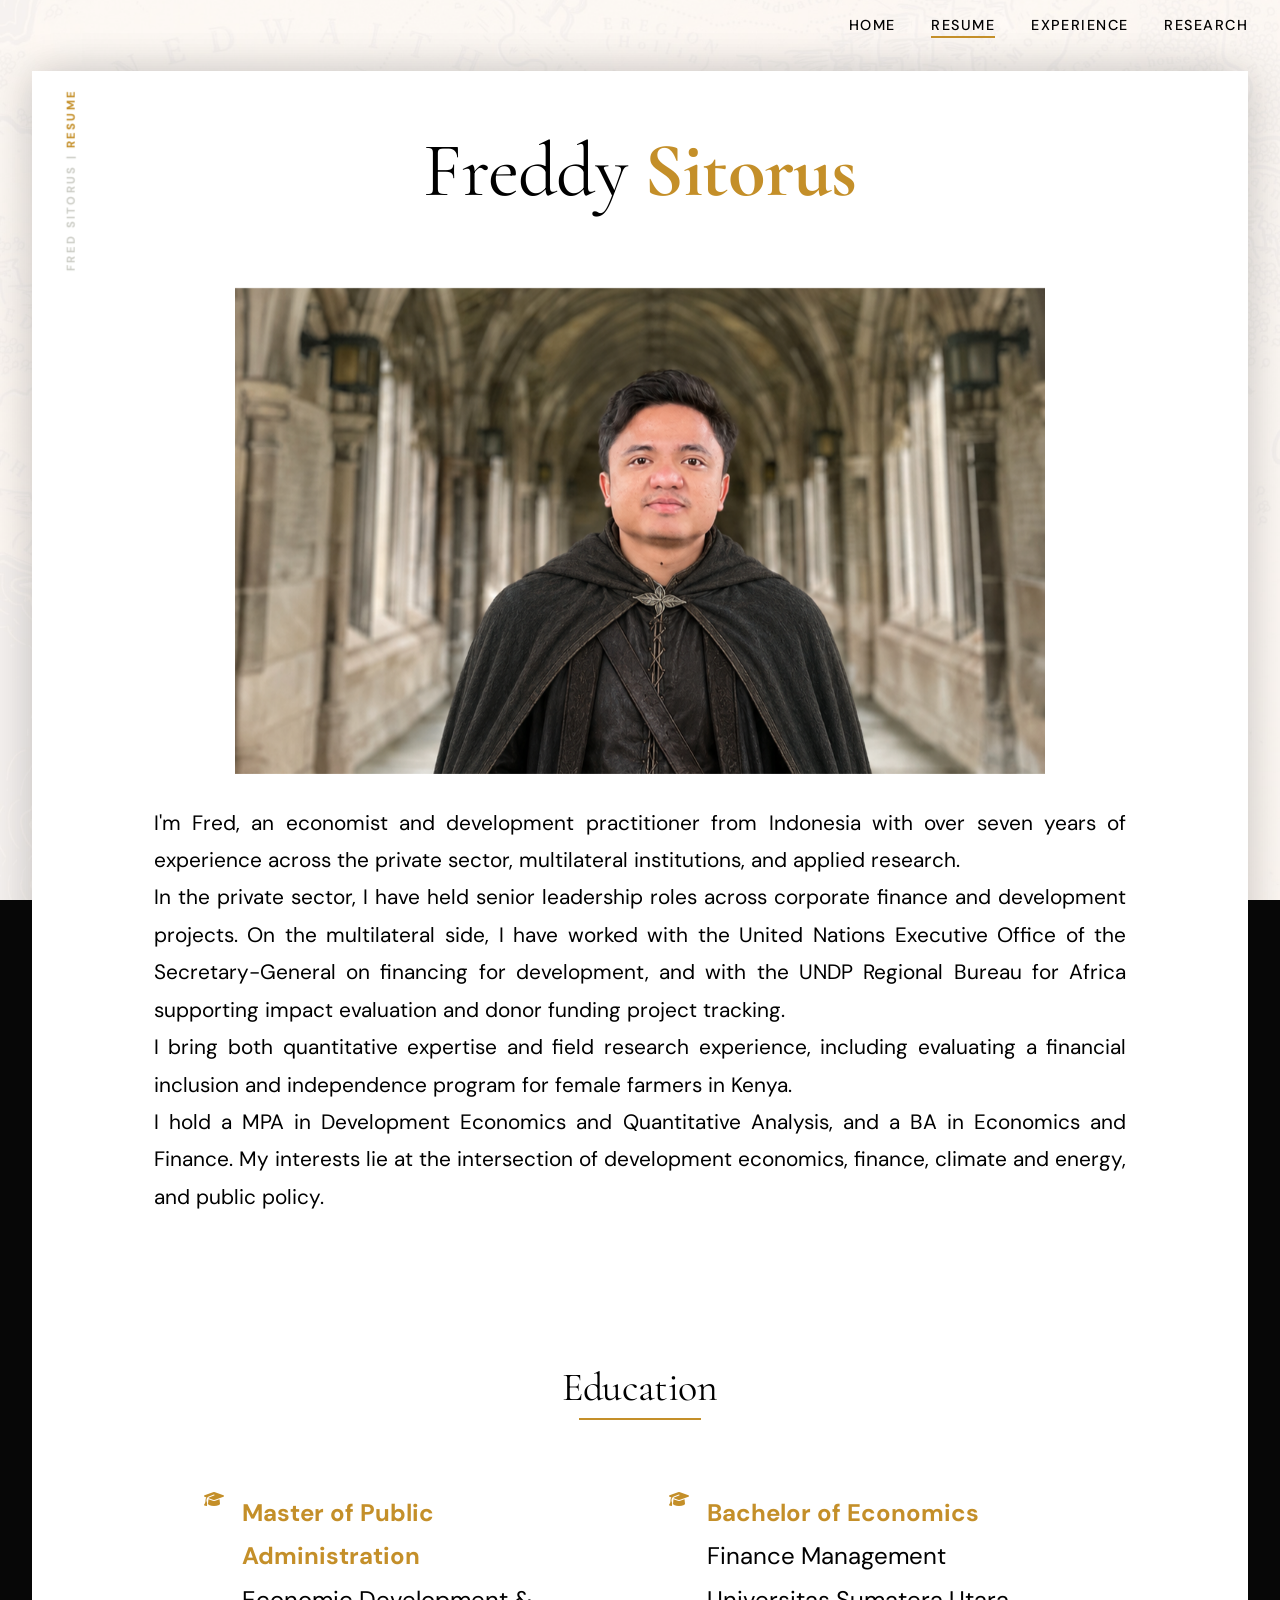
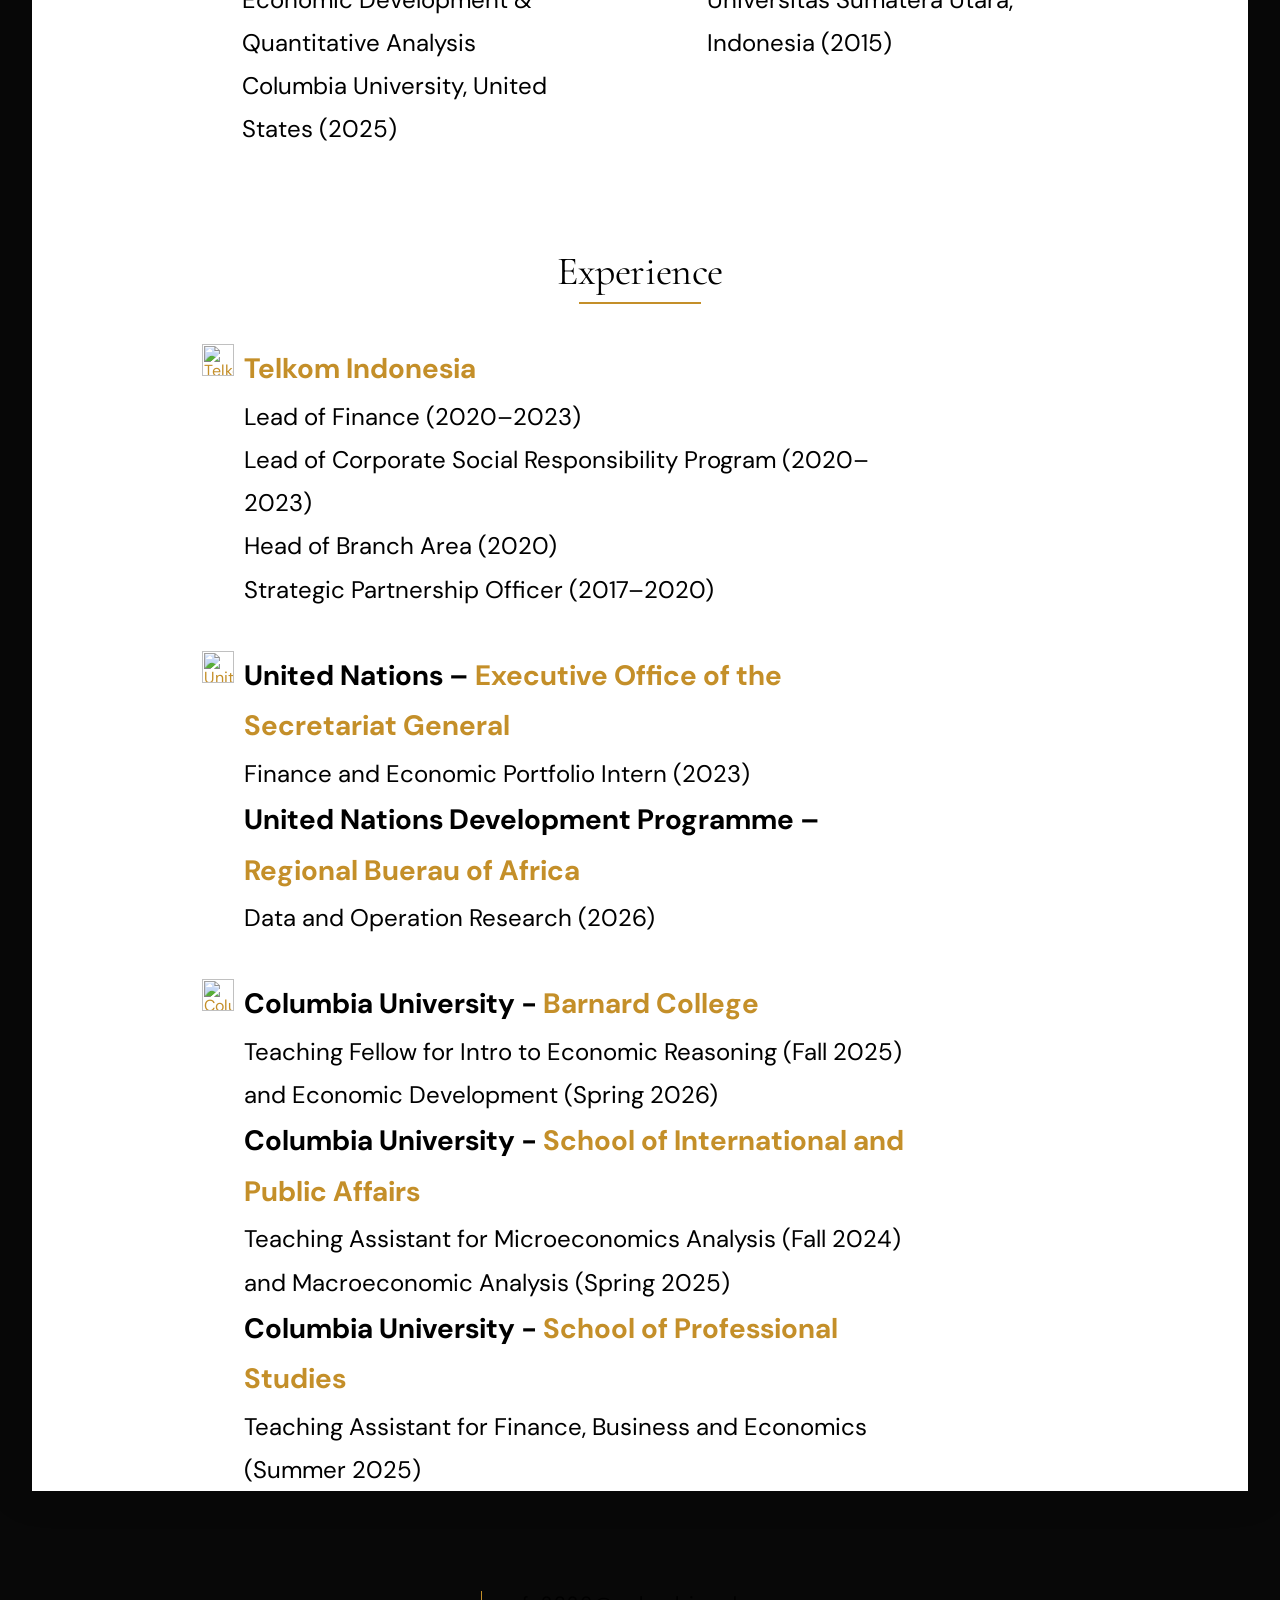
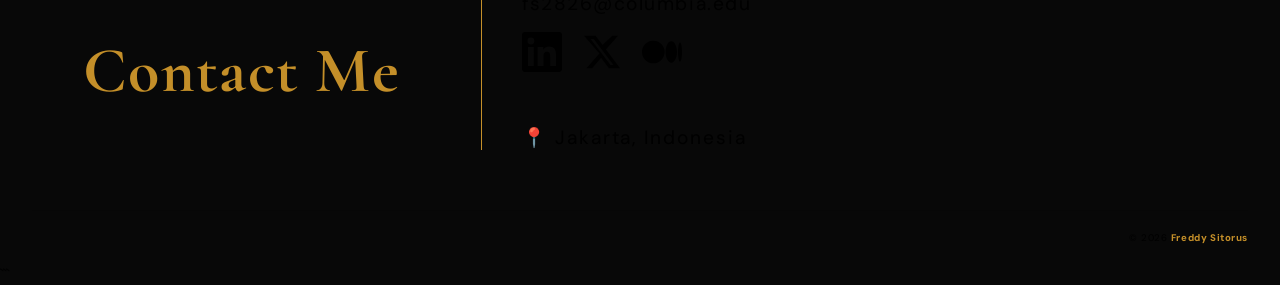
==== about.html @ 6de30698 "Update about.html" ====
```html
<!DOCTYPE html>
<html lang="en">
<head>
  <meta charset="UTF-8" />
  <meta name="viewport" content="width=device-width, initial-scale=1.0" />
  <title>Fred Sitorus</title>
  <link href="https://fonts.googleapis.com/css2?family=Cormorant+Garamond:wght@300;400;600;700&family=DM+Sans:wght@300;400;500&display=swap" rel="stylesheet" />
  <link rel="stylesheet" href="https://cdnjs.cloudflare.com/ajax/libs/font-awesome/6.5.0/css/all.min.css">
  <style>
    *, *::before, *::after { box-sizing: border-box; margin: 0; padding: 0; }

    :root {
      --accent: #c48f29;
      --black: #000000;
      --white: #ffffff;
      --gray: #cccdc6;
      --card-bg: rgba(8, 8, 12, 0.55);
      --card-border: rgba(255,255,255,0.08);
      --shadow: 0 8px 40px rgba(0,0,0,0.5), 0 2px 8px rgba(0,0,0,0.3);
      --gap: clamp(20px, 4vw, 60px);
      --nav-height: 50px;
    }

    html { scroll-behavior: smooth; }

    body {
      font-family: 'DM Sans', sans-serif;
      color: var(--black);
      min-height: 100vh;
      background: #080808;
      overflow-x: hidden;
    }

    /* ── BACKGROUND ── */
    .bg-fixed {
      position: fixed;
      inset: 0;
      z-index: 0;
      background: url('background1.jpg') center/cover no-repeat;
    }
    .bg-fixed::after {
      content: '';
      position: absolute;
      inset: 0;
      background: rgba(255, 255, 255, 0.55);
    }

    /* ── NAVBAR ── */
    nav {
     position: fixed;
      top: 0; left: 0; right: 0;
      z-index: 100;
      height: var(--nav-height);
      display: flex;
      align-items: center;
      justify-content: center;
      border-bottom: 1px solid transparent;
      transition: background 0.3s ease, border-color 0.3s ease;
    }
    nav.scrolled {
      background: rgba(255, 255, 255, 0.85);
      backdrop-filter: blur(12px);
      -webkit-backdrop-filter: blur(12px);
      border-bottom: 1px solid rgba(0,0,0,0.08);
    }
    
    .nav-inner {
      width: 95vw;
      display: flex;
      align-items: center;
      justify-content: space-between;
    }
    
    .nav-links {
      display: flex;
      flex-direction: row;
      align-items: center;
      gap: 36px;
      list-style: none;
      margin-left: auto;
    }
    .nav-links a {
      font-size: 0.9rem;
      font-weight: 500;
      color: var(--black);
      text-decoration: none;
      letter-spacing: 0.1em;
      text-transform: uppercase;
      transition: color 0.2s;
      position: relative;
      padding-bottom: 4px;
    }
    .nav-links a::after {
      content: '';
      position: absolute;
      bottom: 0; left: 0;
      width: 0; height: 2px;
      background: var(--accent);
      transition: width 0.25s ease;
    }
    .nav-links a.active {
      font-weight: 500;
    }
    .nav-links a.active::after {
      color: var(--accent);
      width: 100%;
    }
    .nav-links a:hover { color: var(--black); }
    .nav-links a:hover::after { width: 100%; }


    /* ── PAGE WRAPPER ── */
    .page {
      position: relative;
      z-index: 1;
      padding-top: var(--nav-height);
    }

    /* ── HERO ── */
   .hero {
  position: relative;
  min-height: calc(85svh - var(--nav-height));
  overflow: visible;
  max-width: 95vw;
  margin: 0 auto;
  background: #ffffff;
  box-shadow: -12px 0 40px rgba(0,0,0,0.12), 12px 0 40px rgba(0,0,0,0.12);
}

.hero-inner {
  position: relative;
  z-index: 2;
  width: 100%;
  display: flex;
  flex-direction: column;
  align-items: center;
}
.hero-text {
  padding: 60px var(--gap);
  display: flex;
  flex-direction: column;
  justify-content: center;
  text-align: center;
  animation: fadeLeft 0.8s ease both;
}

.hero-name {
  font-family: 'Cormorant Garamond', serif;
  font-size: clamp(3rem, 6vw, 8.5rem);
  font-weight: 400;
  line-height: 1.05;
  letter-spacing: -0.01em;
  color: var(--black);
  text-align: center;
  margin-bottom: 16px;
}
.name-first {
  color: var(--black);
  font-weight: 400;
}

.name-last {
  color: var(--accent);
  font-weight: 800;
}
.hero-bio {
  font-size: 1.3rem;
  color: var(--black);
  line-height: 1.8;
  max-width: 80%;
  margin-bottom: 30px;
  margin: 30px auto 30px auto;
  text-align: justify;
}

.hero-photo-fullscreen {
  position: relative;
  overflow: visible;
  animation: fadeRight 1s ease 0.1s both;
}

.hero-photo-fullscreen img {
  width: 75%;
  height: auto;
  object-fit: cover;
  object-position: top center;
  display: block;
  margin: auto;
}
  .hero-title {
  font-family: 'Cormorant Garamond', serif;
  font-size: clamp(1rem, 6vw, 2.5rem);
  font-weight: 400;
  line-height: 1.05;
  letter-spacing: -0.01em;
  color: var(--black);
  text-align: center;
  margin: 100px auto 10px auto;
}
.hero-content {
  font-size: 1.5rem;
  color: var(--black);
  line-height: 1.8;
  max-width: 80%;
  margin-bottom: 30px;
  text-align: justify;
}
hr {
  border: none;
  border-top: 2px solid var(--accent);
  width: 10%; /* adjust length here */
  margin: 10px auto;
}

    /*EDUCATION*/
    .content-right {
   margin: 0;
  line-height: 1.1;
}
    .education-grid {
  display: grid;
  grid-template-columns: 40px 1fr 40px 1fr;
  column-gap: 18px;
  align-items: start;
  max-width: 75%;
      row-gap: 10px;
  margin: 40px auto 40px auto ;
}

.edu-details {
  text-align: left;
  font-size: 1.5rem;
  color: var(--black);
  line-height: 1.8;
  max-width: 80%;
}
    .edu-details span {
      color: var(--accent);
      font-weight: 700;
    }
    .logo {
  display: flex;
      color: var(--accent);
  justify-content: flex-end;
  align-items: flex-start;
}
    /* EXPERIENCES*/
    .experience-item {
  display: grid;
  grid-template-columns: 50px 1fr;
  column-gap: 10px;
  align-items: start;
  margin-bottom: 20px;
  max-width: 75%;
  margin: 40px auto 40px auto ;
}

.exp-logo {
  width: 32px;
  height: 32px;
  object-fit: contain;
  display: block;
}

.exp-details {
  text-align: left;
  font-size: 1.5rem;
  color: var(--black);
  line-height: 1.8;
  max-width: 80%;
}
    .exp-details span {
      color: var(--accent);
      font-weight: 700;
    }

    /* ── CONTACT ── */
#contact {
  position: relative;
  z-index: 1;
  width: 95vw;
  margin: 0 auto;
  padding: 60px var(--gap);
  display: grid;
  grid-template-columns: 0.5fr 1fr;
  align-items: center;
  gap: 40px;
}

.contact-heading {
  font-family: 'Cormorant Garamond', serif;
  font-size: clamp(2rem, 6vw, 4rem);
  font-weight: 700;
  color: var(--accent);
  letter-spacing: 0.02em;
  line-height: 1;
  text align: right;
}
.contact-details {
  display: flex;
  flex-direction: column;
  gap: 16px;
  border-left: 1px solid var(--accent);
  padding-left: 40px;
}

.contact-email {
  font-size: 1.2rem;
  color: var(--black);
  text-decoration: none;
  letter-spacing: 0.08em;
  transition: color 0.2s;
}
.contact-email:hover { color: var(--accent); }

.contact-location {
  font-size: 1.2rem;
  color: var(--black);
  letter-spacing: 0.1em;
}

.contact-socials {
  display: flex;
  align-items: center;
  gap: 20px;
}
.contact-socials a {
  color: var(--black);
  transition: color 0.2s;
  display: flex;
  align-items: center;
}
.contact-socials a:hover { color: var(--accent); }
.contact-socials svg {
  width: 40px;
  height: 40px;
  fill: currentColor;
}
    a {
  color: inherit;
  text-decoration: none;
}
    .side-label {
  position: fixed;
  left: -20px;
  top: 20%;
  transform: translateY(-50%) rotate(270deg);
  transform-origin: center center;
  z-index: 50;
  font-family: 'DM Sans', sans-serif;
  font-size: 0.72rem;
  font-weight: 700;
  letter-spacing: 0.2em;
  text-transform: uppercase;
  color: var(--gray);
  white-space: nowrap;
}
    .side-label span {
      color: var(--accent);
      font-weight: 800;
    }
    
    footer {
  position: relative;
  z-index: 1;
  width: 95vw;
  margin: 0 auto;
  padding: 20px 0;
  text-align: right;
  font-size: 0.6rem;
  color: var(--muted);
  letter-spacing: 0.06em;
  border-top: 1px solid rgba(0,0,0,0.08);
}

footer span {
  color: var(--accent);
  font-weight: 800;
}

    /* ── ANIMATIONS ── */
    @keyframes fadeLeft {
      from { opacity: 0; transform: translateX(-28px); }
      to   { opacity: 1; transform: translateX(0); }
    }
    @keyframes fadeRight {
      from { opacity: 0; transform: translateX(28px); }
      to   { opacity: 1; transform: translateX(0); }
    }

    /* ── RESPONSIVE ── */
    @media (max-width: 700px) {
      .hero-photo-fullscreen { width: 100%; opacity: 0.25; }
      .hero-photo-fullscreen::before {
        background: linear-gradient(to bottom,
          rgba(8,8,8,0.5) 0%,
          rgba(8,8,8,0.2) 100%
        );
      }
      .hero-inner {
        grid-template-columns: 1fr;
        text-align: center;
      }
      .hero-photo-spacer { display: none; }
      .hero-bio { margin-left: auto; margin-right: auto; }
      .hero-cta { justify-content: center; }
      .nav-links { gap: 20px; }
      #contact {
        height: auto;
        padding: 16px var(--gap);
        flex-direction: column;
        gap: 14px;
        text-align: center;
      }
      .contact-links { gap: 20px; flex-wrap: wrap; justify-content: center; }
    }
  </style>
</head>
<body>

<!-- BACKGROUND -->
<div class="bg-fixed"></div>

<!-- NAVBAR -->
<nav>
  <div class ="nav-inner">
  <ul class="nav-links">
    <li><a href="index.html">Home</a></li>
    <li><a href="about.html" class="active">Resume</a></li>
    <li><a href="#experience">Experience</a></li>
    <li><a href="#research">Research</a></li>
  </ul>
  </div>
</nav>

<!-- PAGE -->
<div class="page">

  <!-- HERO -->
  <section id="home" class="hero">
  <div class="hero-inner">

    <!-- LEFT -->
    <div class="hero-text">
      <h1 class="hero-name">
  <span class="name-first">Freddy</span>
  <span class="name-last">Sitorus</span>
</h1>
     
    </div>
    <div class="hero-photo-fullscreen">
      <img src="picture2.png" alt="Profile photo" onerror="this.style.opacity='0'" />
    </div>
 <p class="hero-bio">
   I'm Fred, an economist and development practitioner from Indonesia with over seven years of experience across the private sector, multilateral institutions, and applied research.
   <br>In the private sector, I have held senior leadership roles across corporate finance and development projects. On the multilateral side, I have worked with the United Nations Executive Office of the Secretary-General on financing for development, and with the UNDP Regional Bureau for Africa supporting impact evaluation and donor funding project tracking.
   <br>I bring both quantitative expertise and field research experience, including evaluating a financial inclusion and independence program for female farmers in Kenya.
   <br>I hold a MPA in Development Economics and Quantitative Analysis, and a BA in Economics and Finance. My interests lie at the intersection of development economics, finance, climate and energy, and public policy.
      </p>
  </div>
    <br>
    <p class="hero-title">
      Education
    </p>
    <hr>
    <br>
 <div class="content-right">
      <div class="education-grid">
        <div class="logo">
          <i class="fa-solid fa-graduation-cap"></i>
        </div>

        <div class="edu-details">
          <span>Master of Public Administration</span>
          <p>Economic Development &amp; Quantitative Analysis</p>
          <p>
            <a href="https://www.columbia.edu" target="_blank">
              Columbia University,
            </a> United States (2025)
          </p>
        </div>

        <div class="logo">
          <i class="fa-solid fa-graduation-cap"></i>
        </div>

        <div class="edu-details">
          <span>Bachelor of Economics</span>
          <p>Finance Management</p>
          <p>
            <a href="https://usu.ac.id" target="_blank">
              Universitas Sumatera Utara,
            </a> Indonesia (2015)
          </p>        
        </div>
      </div>
    </div>      
    <p class="hero-title">
      Experience
    </p>
    <hr>
       <!-- Experience -->

    <div class="content-right">
      
      <div class="experience-item">
        <div class="logo">
          <img src="telkom.png" alt="Telkom Indonesia" class="exp-logo">
        </div>
        <div class="exp-details">
          <h3>
          <a href="https://telkom.co.id" target="_blank">
              <span>Telkom Indonesia</span>  
          </a>
          </h3>
          <p>Lead of Finance (2020–2023)</p>
          <p>Lead of Corporate Social Responsibility Program (2020–2023)</p>
          <p>Head of Branch Area (2020)</p>
          <p>Strategic Partnership Officer (2017–2020)</p>
        </div>
      </div>

      <div class="experience-item">
        <div class="logo">
          <img src="un.png" alt="United Nations" class="exp-logo">
        </div>
        <div class="exp-details">
          <h3>
            <a href="https://www.un.org/sg/en/global-leadership/entity/secretariat-and-regional-commissions/executive-office-of-the-secretary-general" target="_blank">
              United Nations – <span>Executive Office of the Secretariat General </span>
            </a>
          </h3>
          <p>Finance and Economic Portfolio Intern (2023)</p>
        <p>
         <h3>
            <a href="https://www.undp.org/africa/about-us" target="_blank">
              United Nations Development Programme – <span>Regional Buerau of Africa </span>
            </a>
          </h3></p>
          <p>Data and Operation Research (2026)</p>
        </div>
      </div>

      <div class="experience-item">
        <div class="logo">
          <img src="columbia.png" alt="Columbia University" class="exp-logo">
        </div>
        <div class="exp-details">
          <h3>
           <a href="https://barnard.edu" target="_blank">
              Columbia University - <span>Barnard College</span>
           </a>  
          </h3>
          <p>Teaching Fellow for Intro to Economic Reasoning (Fall 2025) and Economic Development (Spring 2026)</p>
        <p>
          <h3>
           <a href="https://www.sipa.columbia.edu" target="_blank">
              Columbia University - <span>School of International and Public Affairs</span>
           </a>  
          </h3> </p>
          <p>Teaching Assistant for Microeconomics Analysis (Fall 2024) and Macroeconomic Analysis (Spring 2025)</p>
         <p>
        <h3>
           <a href="https://sps.columbia.edu/landing/strategic-communication?utm_campaign=nn-fy2526-scom&utm_source=google&utm_medium=cpc&utm_content=850953&utm_term=&campaign_id=22739094410&gad_source=1&gad_campaignid=22739094410&gbraid=0AAAAAphqpw_KHyOOQPLJAomiYA1_s6XPl&gclid=Cj0KCQjwp7jOBhDGARIsABe7C4cKroyLgoN7ST0N5zPEYW3UM0VKrVf17wcb1pTAXytrZ29SoG5jZm4aAn3OEALw_wcB" target="_blank">
              Columbia University - <span>School of Professional Studies </span>
           </a>  
          </h3>  </p>
          <p>Teaching Assistant for Finance, Business and Economics (Summer 2025)</p>
        </div>
      </div>

    </div>
</section>

  <section id="contact">
  <!-- LEFT: big heading -->
  <h2 class="contact-heading">Contact Me</h2>

  <!-- RIGHT: details -->
  <div class="contact-details">
    <a href="mailto:fs2826@columbia.edu" class="contact-email">fs2826@columbia.edu</a>
    <div class="contact-socials">
      <!-- LinkedIn -->
      <a href="https://linkedin.com/in/fredsitorus" target="_blank" aria-label="LinkedIn">
        <svg viewBox="0 0 24 24"><path d="M20.45 20.45h-3.554v-5.569c0-1.328-.027-3.037-1.852-3.037-1.853 0-2.136 1.445-2.136 2.939v5.667H9.354V9h3.414v1.561h.046c.477-.9 1.637-1.85 3.37-1.85 3.601 0 4.267 2.37 4.267 5.455v6.286zM5.337 7.433a2.062 2.062 0 0 1-2.063-2.065 2.064 2.064 0 1 1 2.063 2.065zm1.782 13.019H3.555V9h3.564v11.452zM22.225 0H1.771C.792 0 0 .774 0 1.729v20.542C0 23.227.792 24 1.771 24h20.451C23.2 24 24 23.227 24 22.271V1.729C24 .774 23.2 0 22.222 0h.003z"/></svg>
      </a>
      <!-- Twitter / X -->
      <a href="https://twitter.com/fredsitorus" target="_blank" aria-label="Twitter">
        <svg viewBox="0 0 24 24"><path d="M18.244 2.25h3.308l-7.227 8.26 8.502 11.24H16.17l-4.714-6.231-5.401 6.231H2.744l7.737-8.835L1.254 2.25H8.08l4.253 5.622 5.911-5.622zm-1.161 17.52h1.833L7.084 4.126H5.117z"/></svg>
      </a>
      <!-- Medium -->
      <a href="https://medium.com/@fredsitorus" target="_blank" aria-label="Medium">
        <svg viewBox="0 0 24 24"><path d="M13.54 12a6.8 6.8 0 0 1-6.77 6.82A6.8 6.8 0 0 1 0 12a6.8 6.8 0 0 1 6.77-6.82A6.8 6.8 0 0 1 13.54 12zm7.42 0c0 3.54-1.51 6.42-3.38 6.42-1.87 0-3.39-2.88-3.39-6.42s1.52-6.42 3.39-6.42 3.38 2.88 3.38 6.42M24 12c0 3.17-.53 5.75-1.19 5.75-.66 0-1.19-2.58-1.19-5.75s.53-5.75 1.19-5.75C23.47 6.25 24 8.83 24 12z"/></svg>
      </a>
    </div>
    <br>
    <p class="contact-location">📍 Jakarta, Indonesia</p>
  </div>
</section>
  <div class="side-label">Fred Sitorus | <span>Resume</span></div>
  <footer>
  <p>© 2026 <span>Freddy Sitorus</span></p>
</footer>
<script>
  const nav = document.querySelector('nav');
  window.addEventListener('scroll', () => {
    if (window.scrollY > 10) {
      nav.classList.add('scrolled');
    } else {
      nav.classList.remove('scrolled');
    }
  });
</script>
</body>
</html>
```
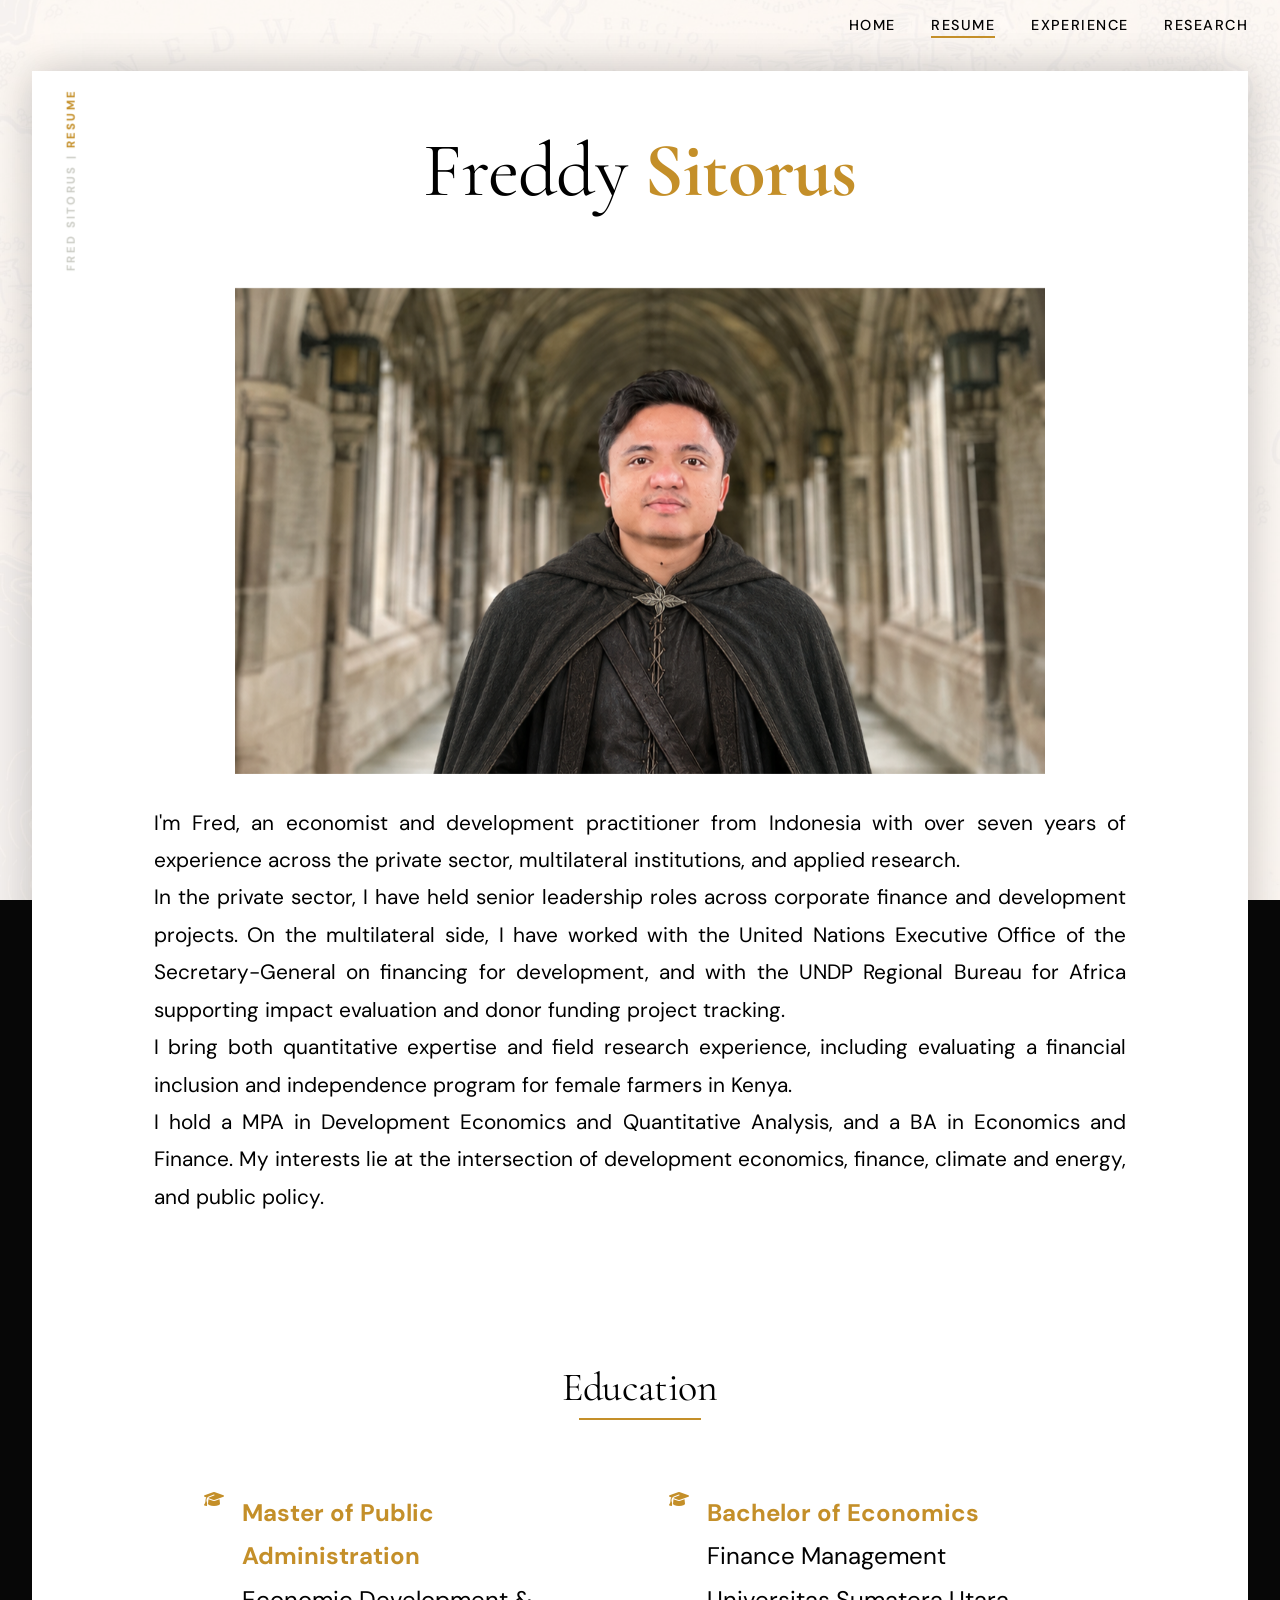
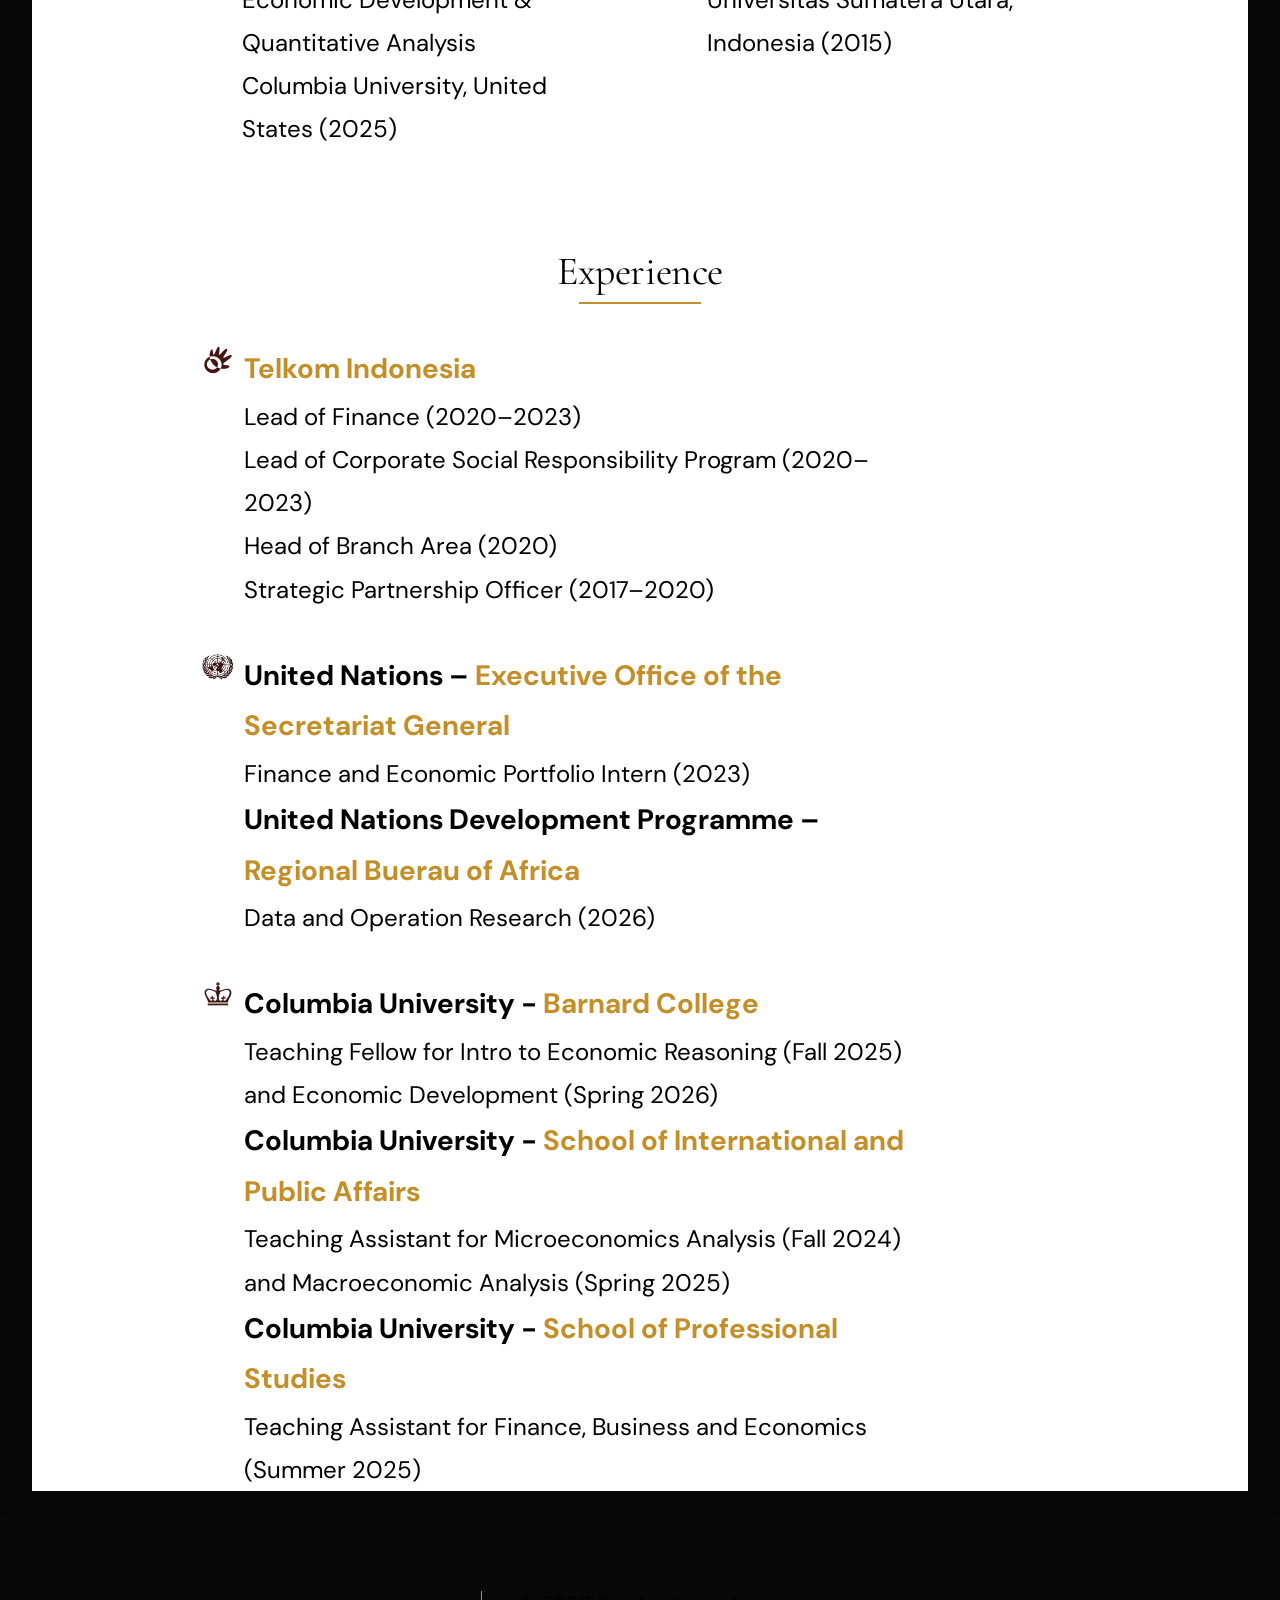
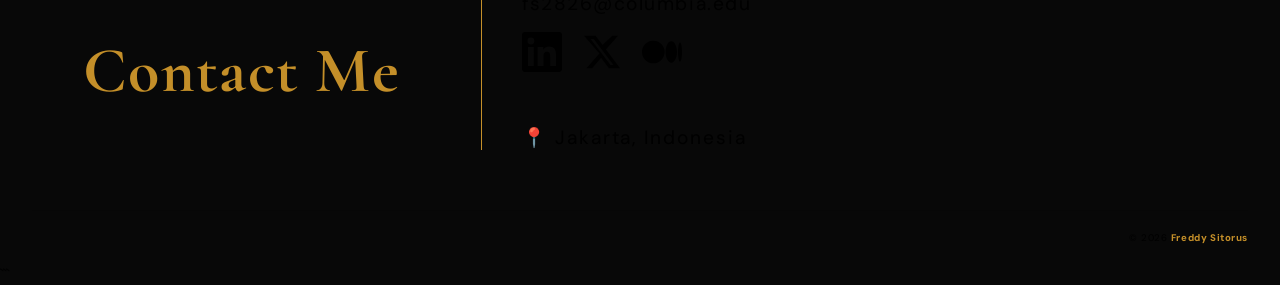
==== commit 7f622797: "Add color property to exp-logo class" ====
--- a/about.html
+++ b/about.html
@@ -260,6 +260,7 @@
   width: 32px;
   height: 32px;
   object-fit: contain;
+  color: var(--accent);
   display: block;
 }
 
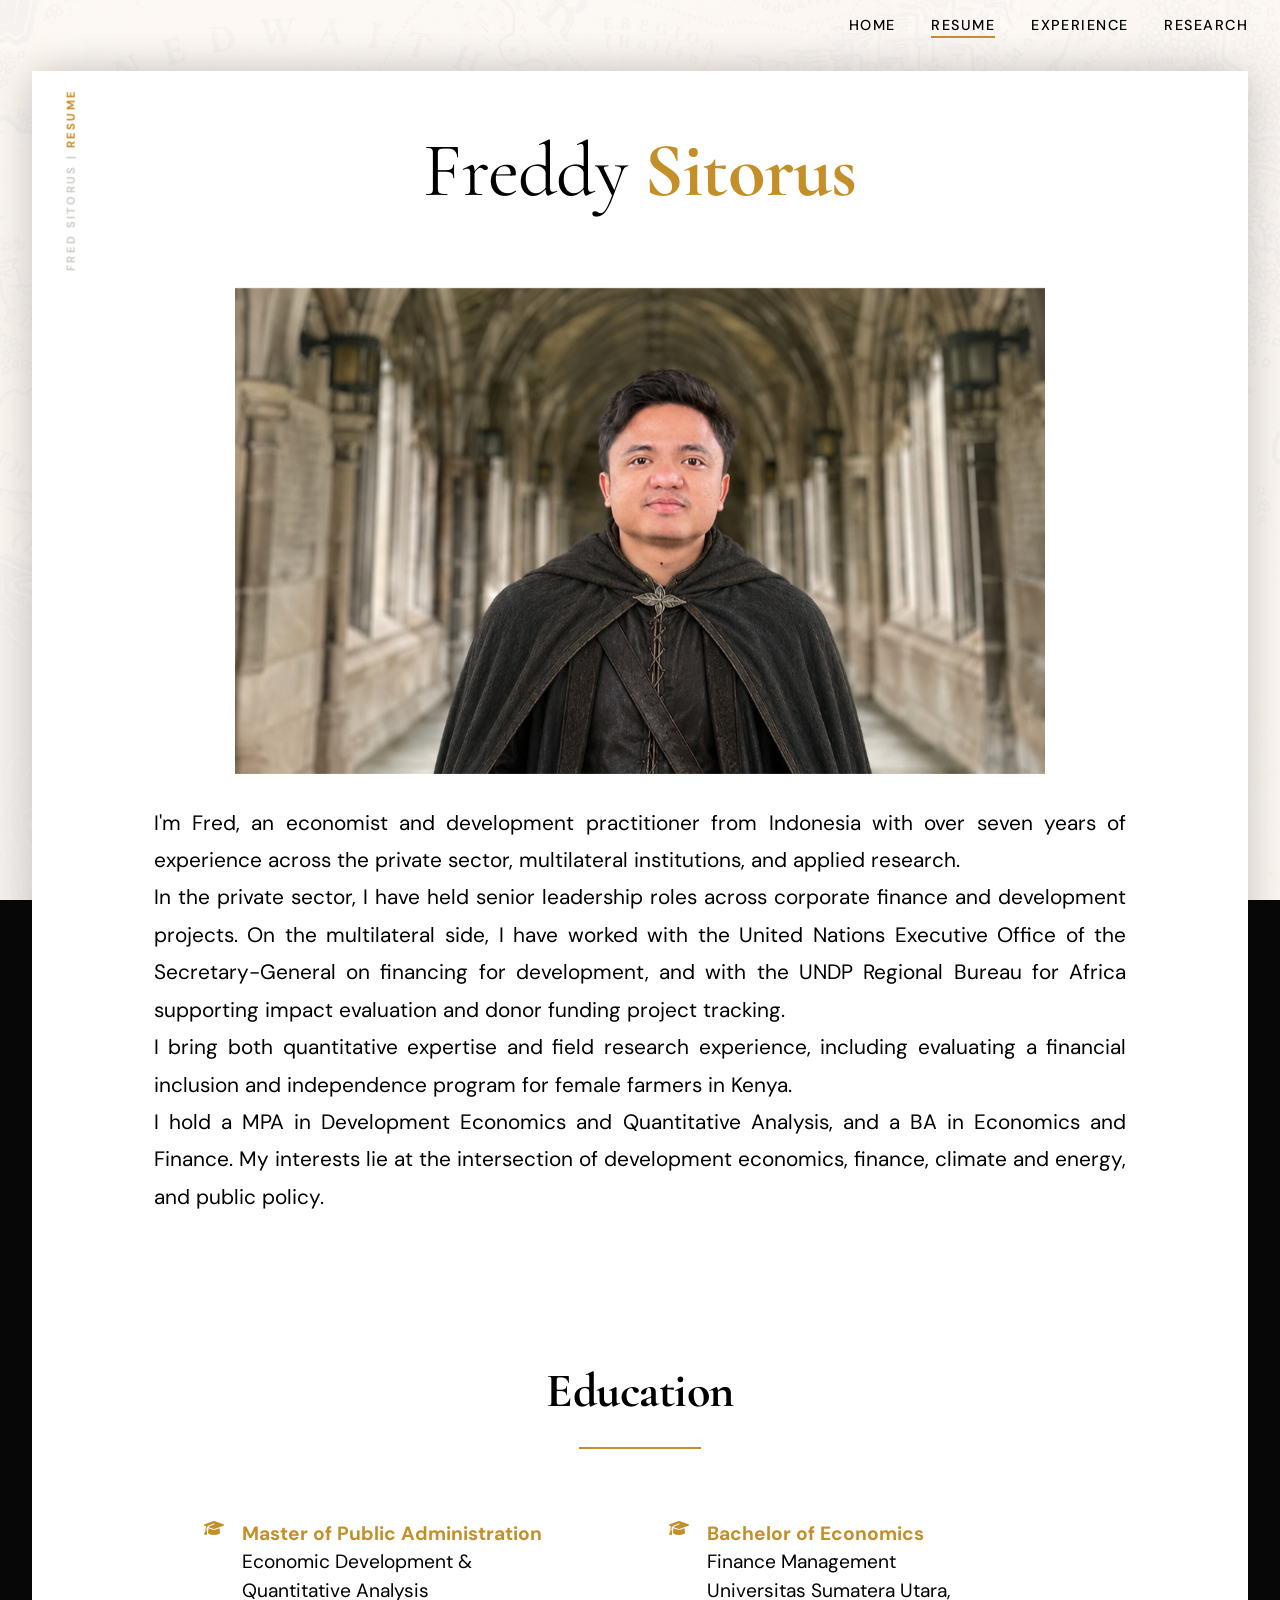
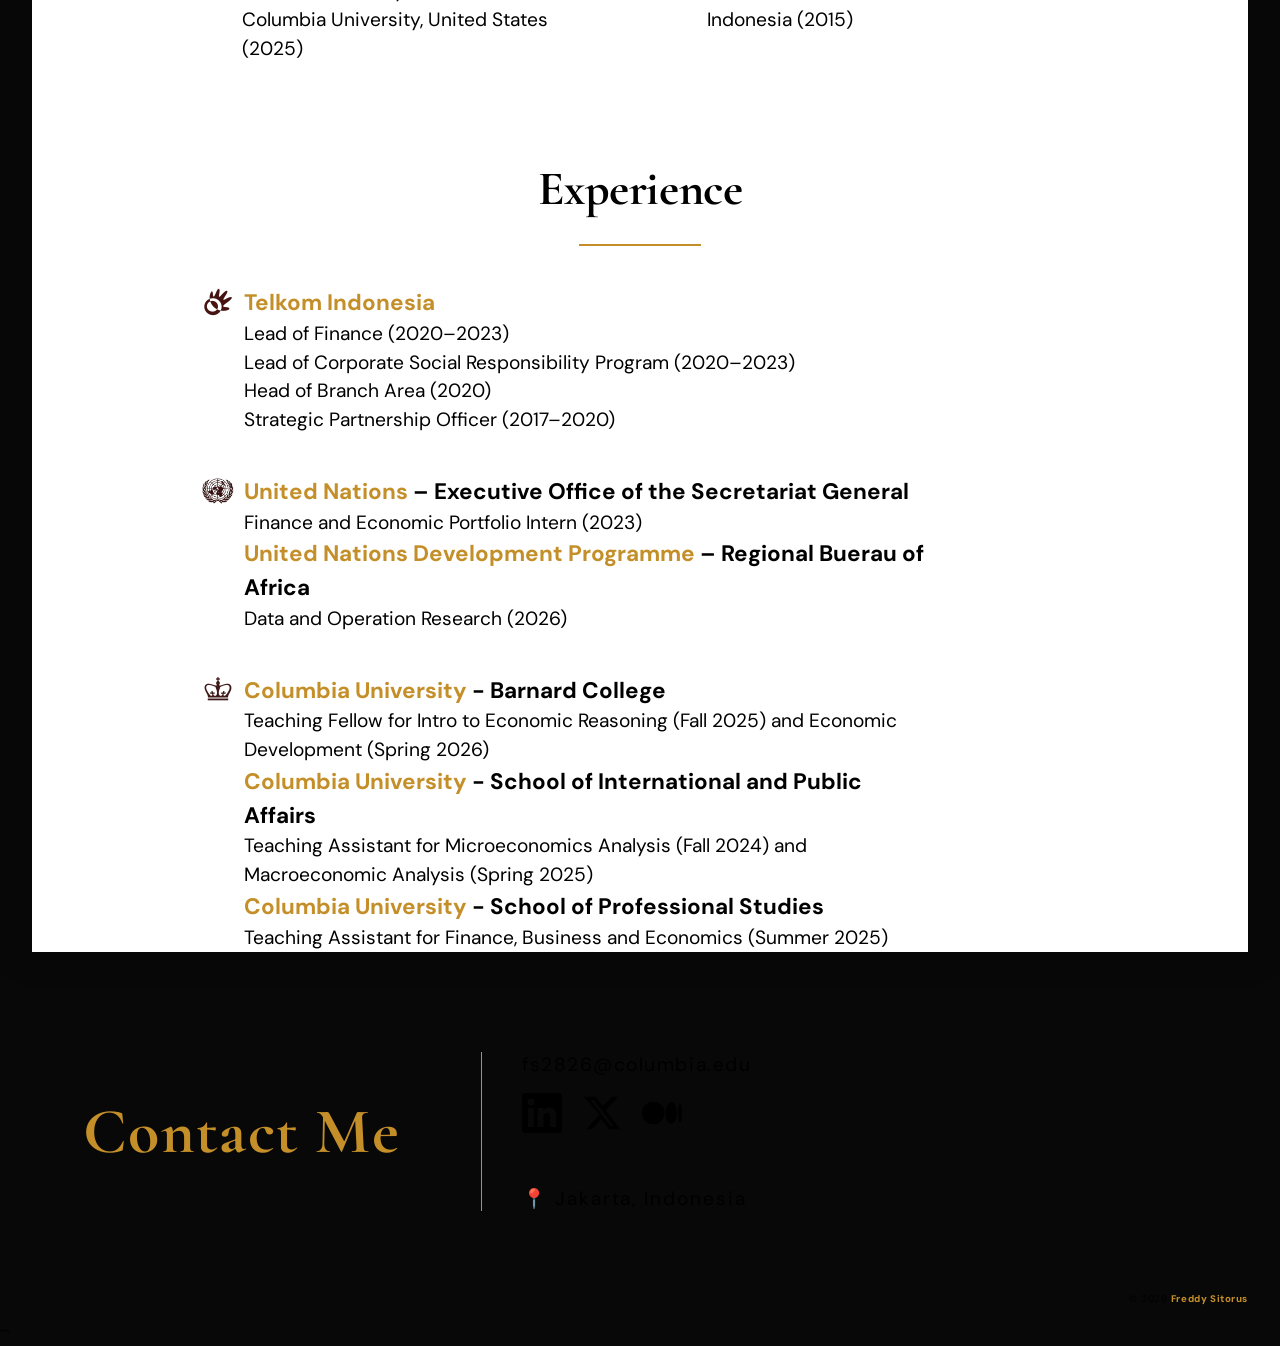
==== commit 0da4be88: "Update about.html" ====
--- a/about.html
+++ b/about.html
@@ -190,13 +190,13 @@
 }
   .hero-title {
   font-family: 'Cormorant Garamond', serif;
-  font-size: clamp(1rem, 6vw, 2.5rem);
-  font-weight: 400;
+  font-size: clamp(1rem, 6vw, 3rem);
   line-height: 1.05;
   letter-spacing: -0.01em;
   color: var(--black);
   text-align: center;
-  margin: 100px auto 10px auto;
+  margin: 100px auto 30px auto;
+  font-weight: 700;
 }
 .hero-content {
   font-size: 1.5rem;
@@ -230,9 +230,9 @@
 
 .edu-details {
   text-align: left;
-  font-size: 1.5rem;
-  color: var(--black);
-  line-height: 1.8;
+  font-size: 1.2rem;
+  color: var(--black);
+  line-height: 1.5;
   max-width: 80%;
 }
     .edu-details span {
@@ -266,9 +266,9 @@
 
 .exp-details {
   text-align: left;
-  font-size: 1.5rem;
-  color: var(--black);
-  line-height: 1.8;
+  font-size: 1.2rem;
+  color: var(--black);
+  line-height: 1.5;
   max-width: 80%;
 }
     .exp-details span {
@@ -529,14 +529,14 @@
         <div class="exp-details">
           <h3>
             <a href="https://www.un.org/sg/en/global-leadership/entity/secretariat-and-regional-commissions/executive-office-of-the-secretary-general" target="_blank">
-              United Nations – <span>Executive Office of the Secretariat General </span>
+              <span>United Nations</span> – Executive Office of the Secretariat General 
             </a>
           </h3>
           <p>Finance and Economic Portfolio Intern (2023)</p>
         <p>
          <h3>
             <a href="https://www.undp.org/africa/about-us" target="_blank">
-              United Nations Development Programme – <span>Regional Buerau of Africa </span>
+              <span>United Nations Development Programme</span> – Regional Buerau of Africa 
             </a>
           </h3></p>
           <p>Data and Operation Research (2026)</p>
@@ -550,21 +550,21 @@
         <div class="exp-details">
           <h3>
            <a href="https://barnard.edu" target="_blank">
-              Columbia University - <span>Barnard College</span>
+             <span>Columbia University</span> - Barnard College
            </a>  
           </h3>
           <p>Teaching Fellow for Intro to Economic Reasoning (Fall 2025) and Economic Development (Spring 2026)</p>
         <p>
           <h3>
            <a href="https://www.sipa.columbia.edu" target="_blank">
-              Columbia University - <span>School of International and Public Affairs</span>
+              <span>Columbia University</span> - School of International and Public Affairs
            </a>  
           </h3> </p>
           <p>Teaching Assistant for Microeconomics Analysis (Fall 2024) and Macroeconomic Analysis (Spring 2025)</p>
          <p>
         <h3>
            <a href="https://sps.columbia.edu/landing/strategic-communication?utm_campaign=nn-fy2526-scom&utm_source=google&utm_medium=cpc&utm_content=850953&utm_term=&campaign_id=22739094410&gad_source=1&gad_campaignid=22739094410&gbraid=0AAAAAphqpw_KHyOOQPLJAomiYA1_s6XPl&gclid=Cj0KCQjwp7jOBhDGARIsABe7C4cKroyLgoN7ST0N5zPEYW3UM0VKrVf17wcb1pTAXytrZ29SoG5jZm4aAn3OEALw_wcB" target="_blank">
-              Columbia University - <span>School of Professional Studies </span>
+              <span>Columbia University</span> - School of Professional Studies 
            </a>  
           </h3>  </p>
           <p>Teaching Assistant for Finance, Business and Economics (Summer 2025)</p>
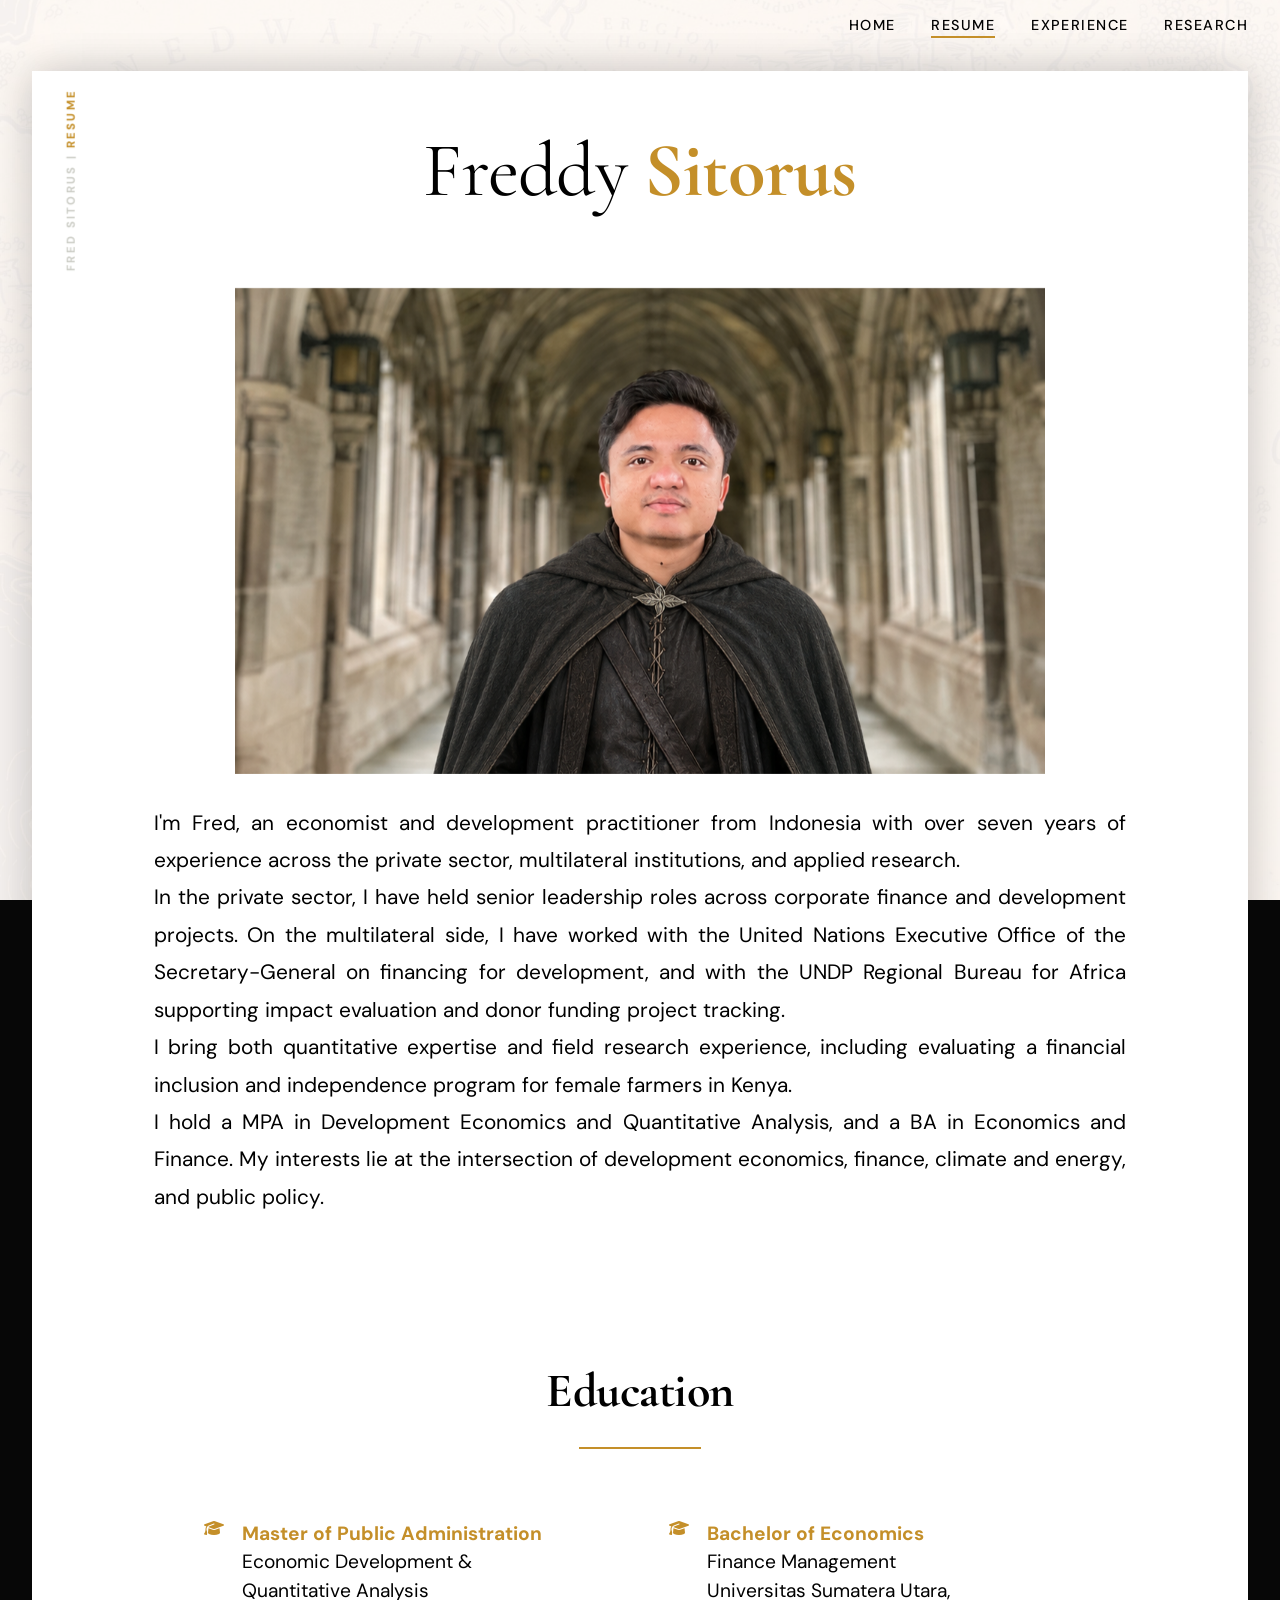
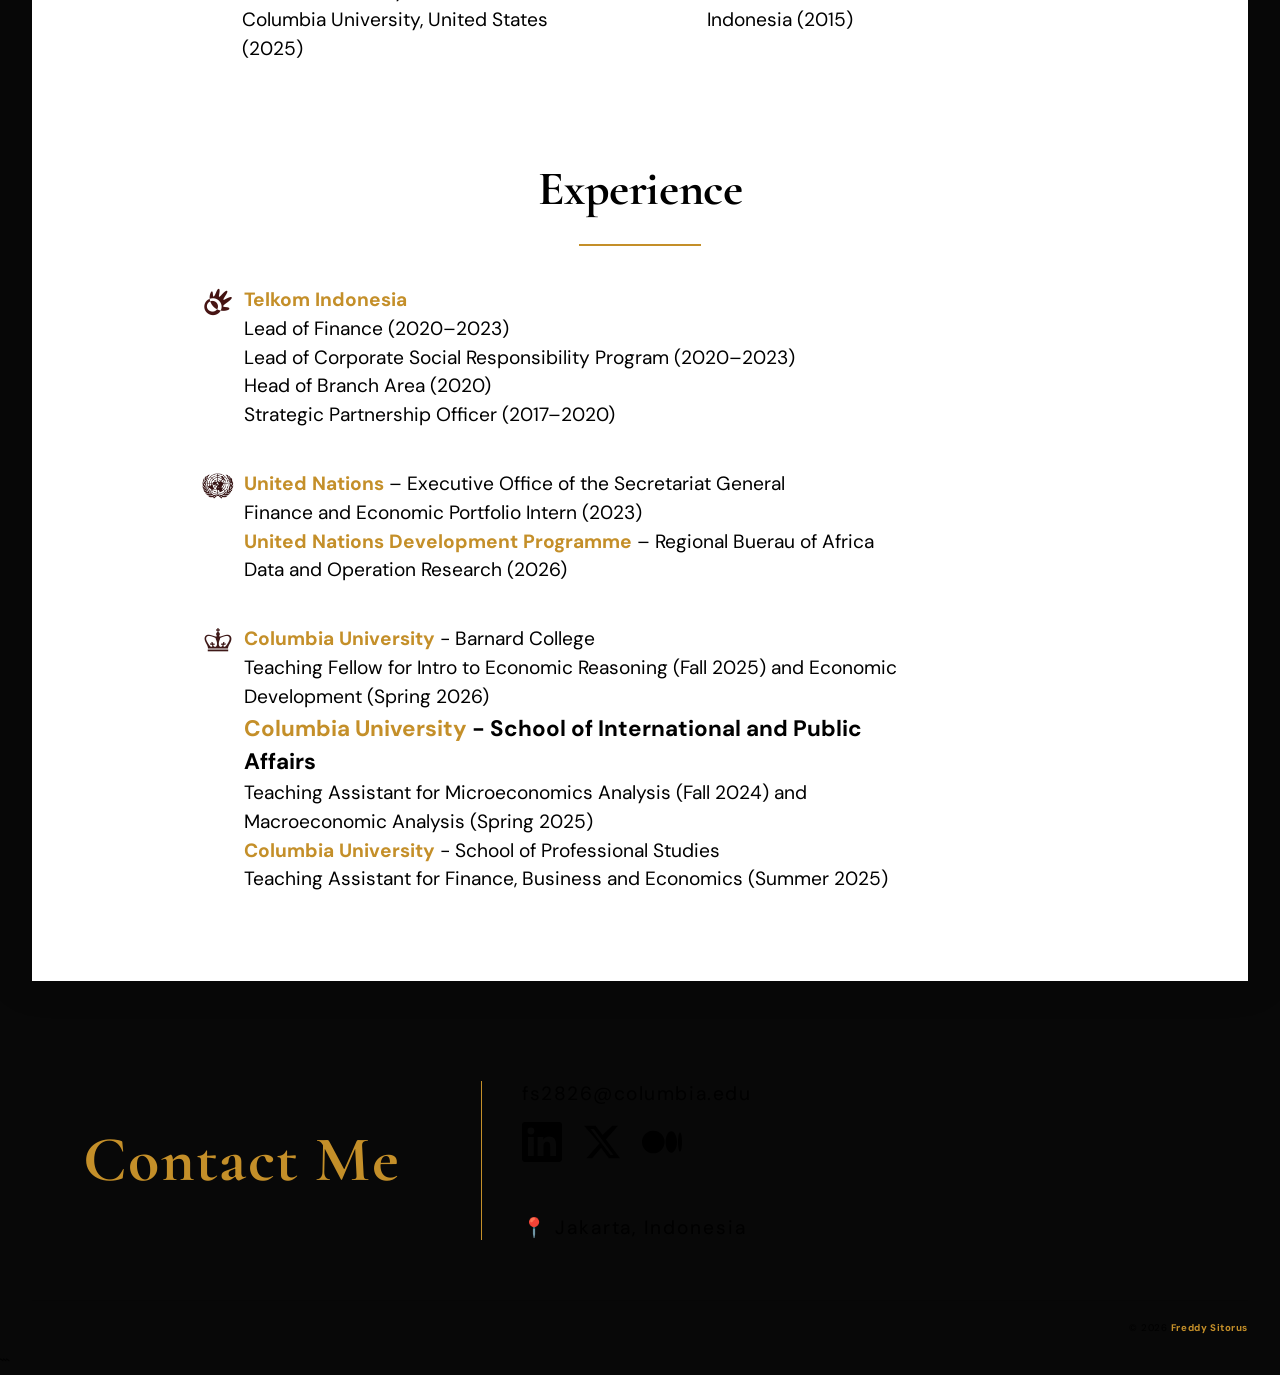
==== commit 456fcf92: "Update about.html" ====
--- a/about.html
+++ b/about.html
@@ -510,11 +510,11 @@
           <img src="telkom.png" alt="Telkom Indonesia" class="exp-logo">
         </div>
         <div class="exp-details">
-          <h3>
+          <p>
           <a href="https://telkom.co.id" target="_blank">
               <span>Telkom Indonesia</span>  
           </a>
-          </h3>
+          </p>
           <p>Lead of Finance (2020–2023)</p>
           <p>Lead of Corporate Social Responsibility Program (2020–2023)</p>
           <p>Head of Branch Area (2020)</p>
@@ -527,18 +527,18 @@
           <img src="un.png" alt="United Nations" class="exp-logo">
         </div>
         <div class="exp-details">
-          <h3>
+          <p>
             <a href="https://www.un.org/sg/en/global-leadership/entity/secretariat-and-regional-commissions/executive-office-of-the-secretary-general" target="_blank">
               <span>United Nations</span> – Executive Office of the Secretariat General 
             </a>
-          </h3>
+          </p>
           <p>Finance and Economic Portfolio Intern (2023)</p>
         <p>
-         <h3>
+         <p>
             <a href="https://www.undp.org/africa/about-us" target="_blank">
               <span>United Nations Development Programme</span> – Regional Buerau of Africa 
             </a>
-          </h3></p>
+          </p>
           <p>Data and Operation Research (2026)</p>
         </div>
       </div>
@@ -548,11 +548,11 @@
           <img src="columbia.png" alt="Columbia University" class="exp-logo">
         </div>
         <div class="exp-details">
-          <h3>
+          <p>
            <a href="https://barnard.edu" target="_blank">
              <span>Columbia University</span> - Barnard College
            </a>  
-          </h3>
+          </p>
           <p>Teaching Fellow for Intro to Economic Reasoning (Fall 2025) and Economic Development (Spring 2026)</p>
         <p>
           <h3>
@@ -562,12 +562,13 @@
           </h3> </p>
           <p>Teaching Assistant for Microeconomics Analysis (Fall 2024) and Macroeconomic Analysis (Spring 2025)</p>
          <p>
-        <h3>
+        <p>
            <a href="https://sps.columbia.edu/landing/strategic-communication?utm_campaign=nn-fy2526-scom&utm_source=google&utm_medium=cpc&utm_content=850953&utm_term=&campaign_id=22739094410&gad_source=1&gad_campaignid=22739094410&gbraid=0AAAAAphqpw_KHyOOQPLJAomiYA1_s6XPl&gclid=Cj0KCQjwp7jOBhDGARIsABe7C4cKroyLgoN7ST0N5zPEYW3UM0VKrVf17wcb1pTAXytrZ29SoG5jZm4aAn3OEALw_wcB" target="_blank">
               <span>Columbia University</span> - School of Professional Studies 
            </a>  
-          </h3>  </p>
+          </p>  </p>
           <p>Teaching Assistant for Finance, Business and Economics (Summer 2025)</p>
+        <br><br><br>
         </div>
       </div>
 
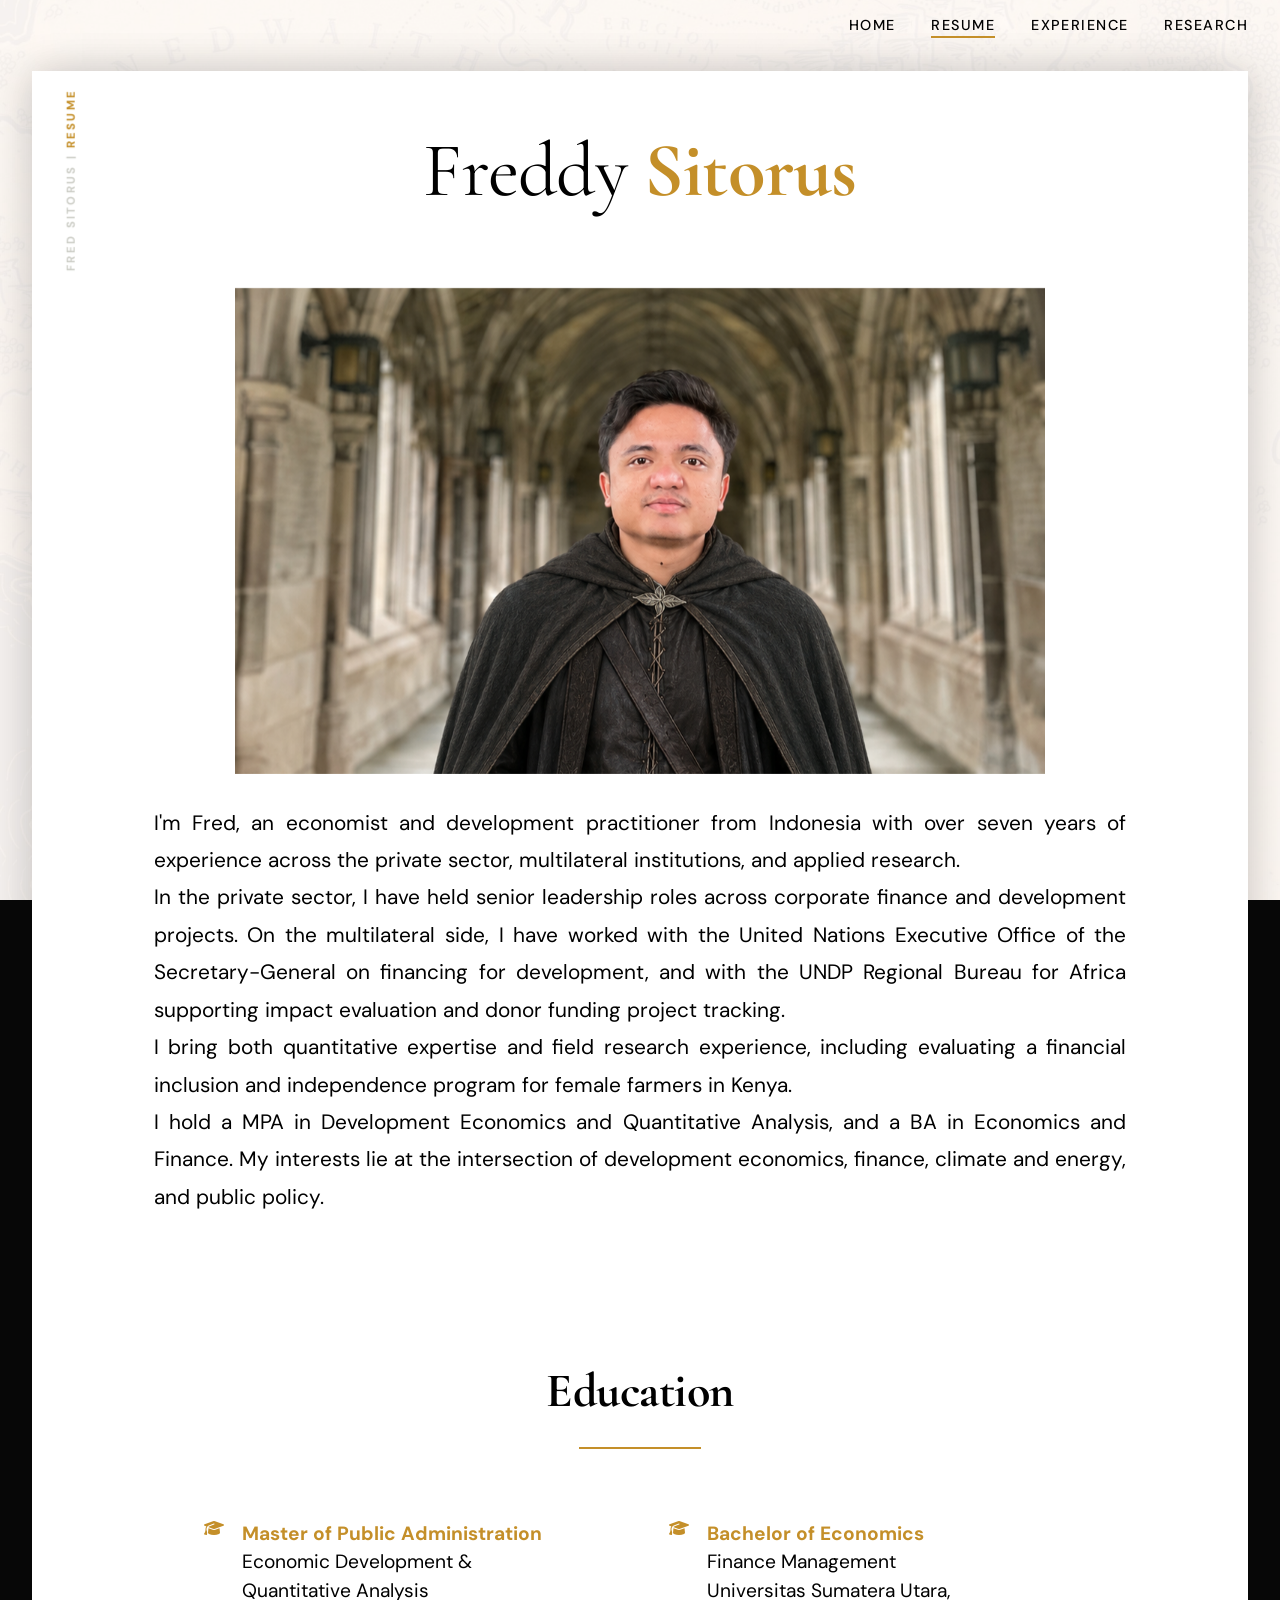
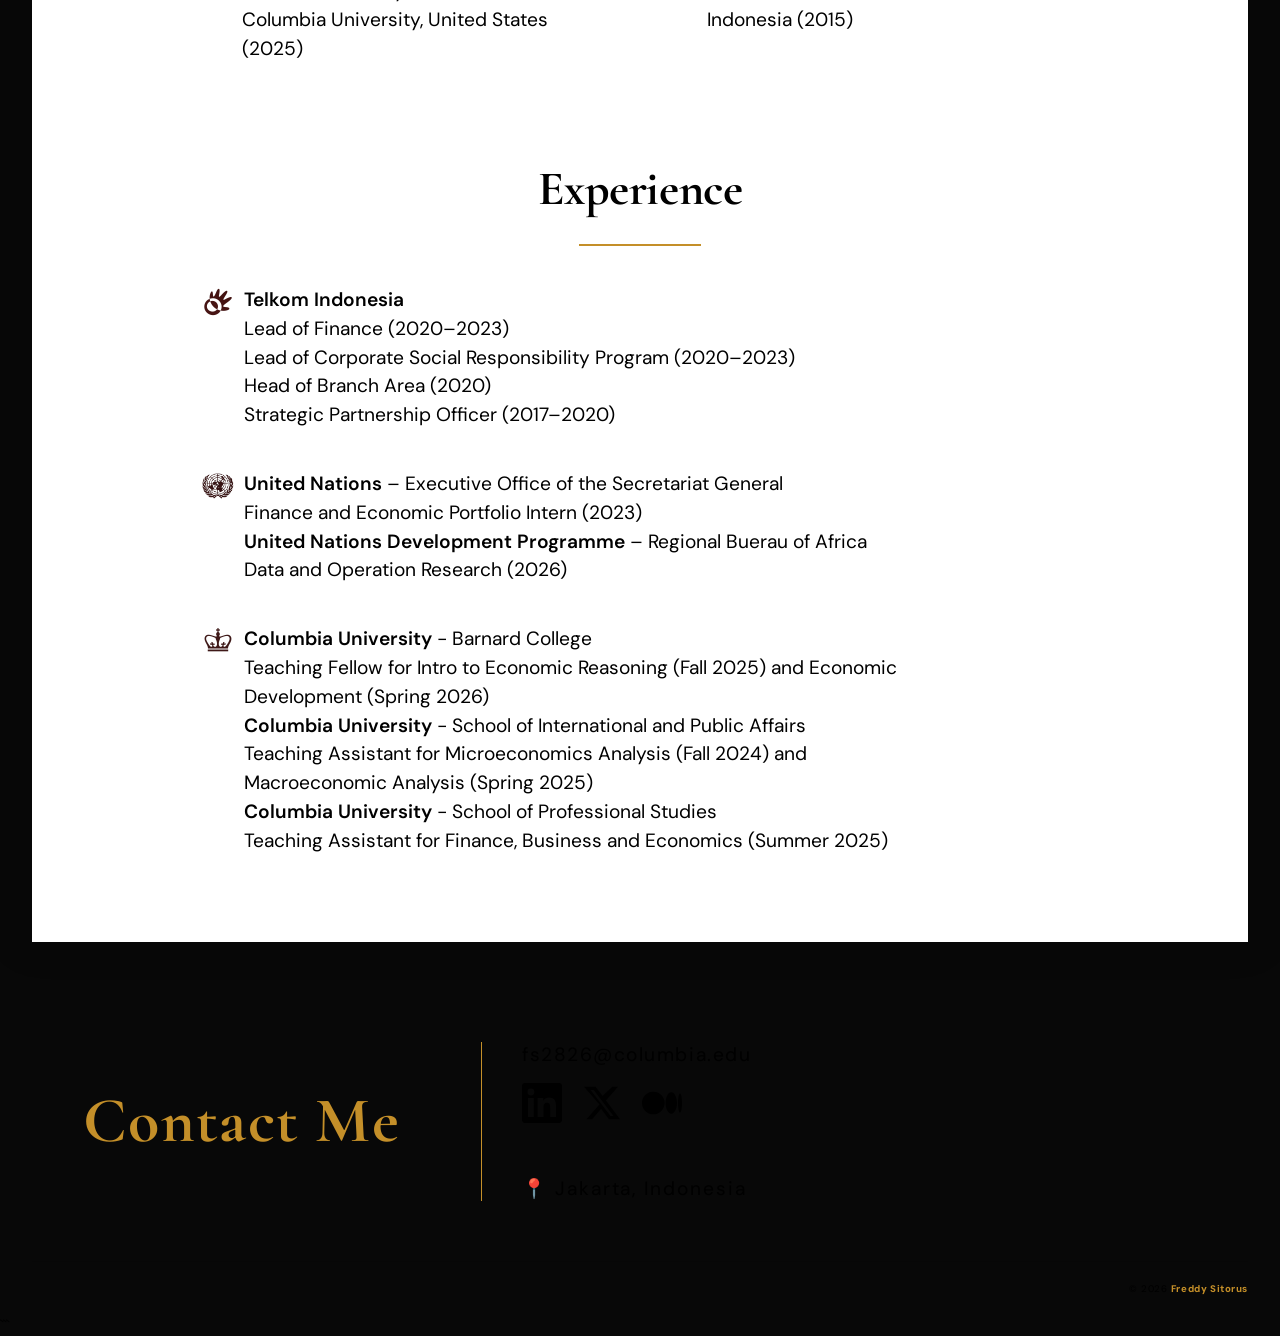
==== commit e26ac996: "Update about.html" ====
--- a/about.html
+++ b/about.html
@@ -272,8 +272,7 @@
   max-width: 80%;
 }
     .exp-details span {
-      color: var(--accent);
-      font-weight: 700;
+      font-weight: 600;
     }
 
     /* ── CONTACT ── */
@@ -554,12 +553,11 @@
            </a>  
           </p>
           <p>Teaching Fellow for Intro to Economic Reasoning (Fall 2025) and Economic Development (Spring 2026)</p>
-        <p>
-          <h3>
+          <p>
            <a href="https://www.sipa.columbia.edu" target="_blank">
               <span>Columbia University</span> - School of International and Public Affairs
            </a>  
-          </h3> </p>
+           </p>
           <p>Teaching Assistant for Microeconomics Analysis (Fall 2024) and Macroeconomic Analysis (Spring 2025)</p>
          <p>
         <p>
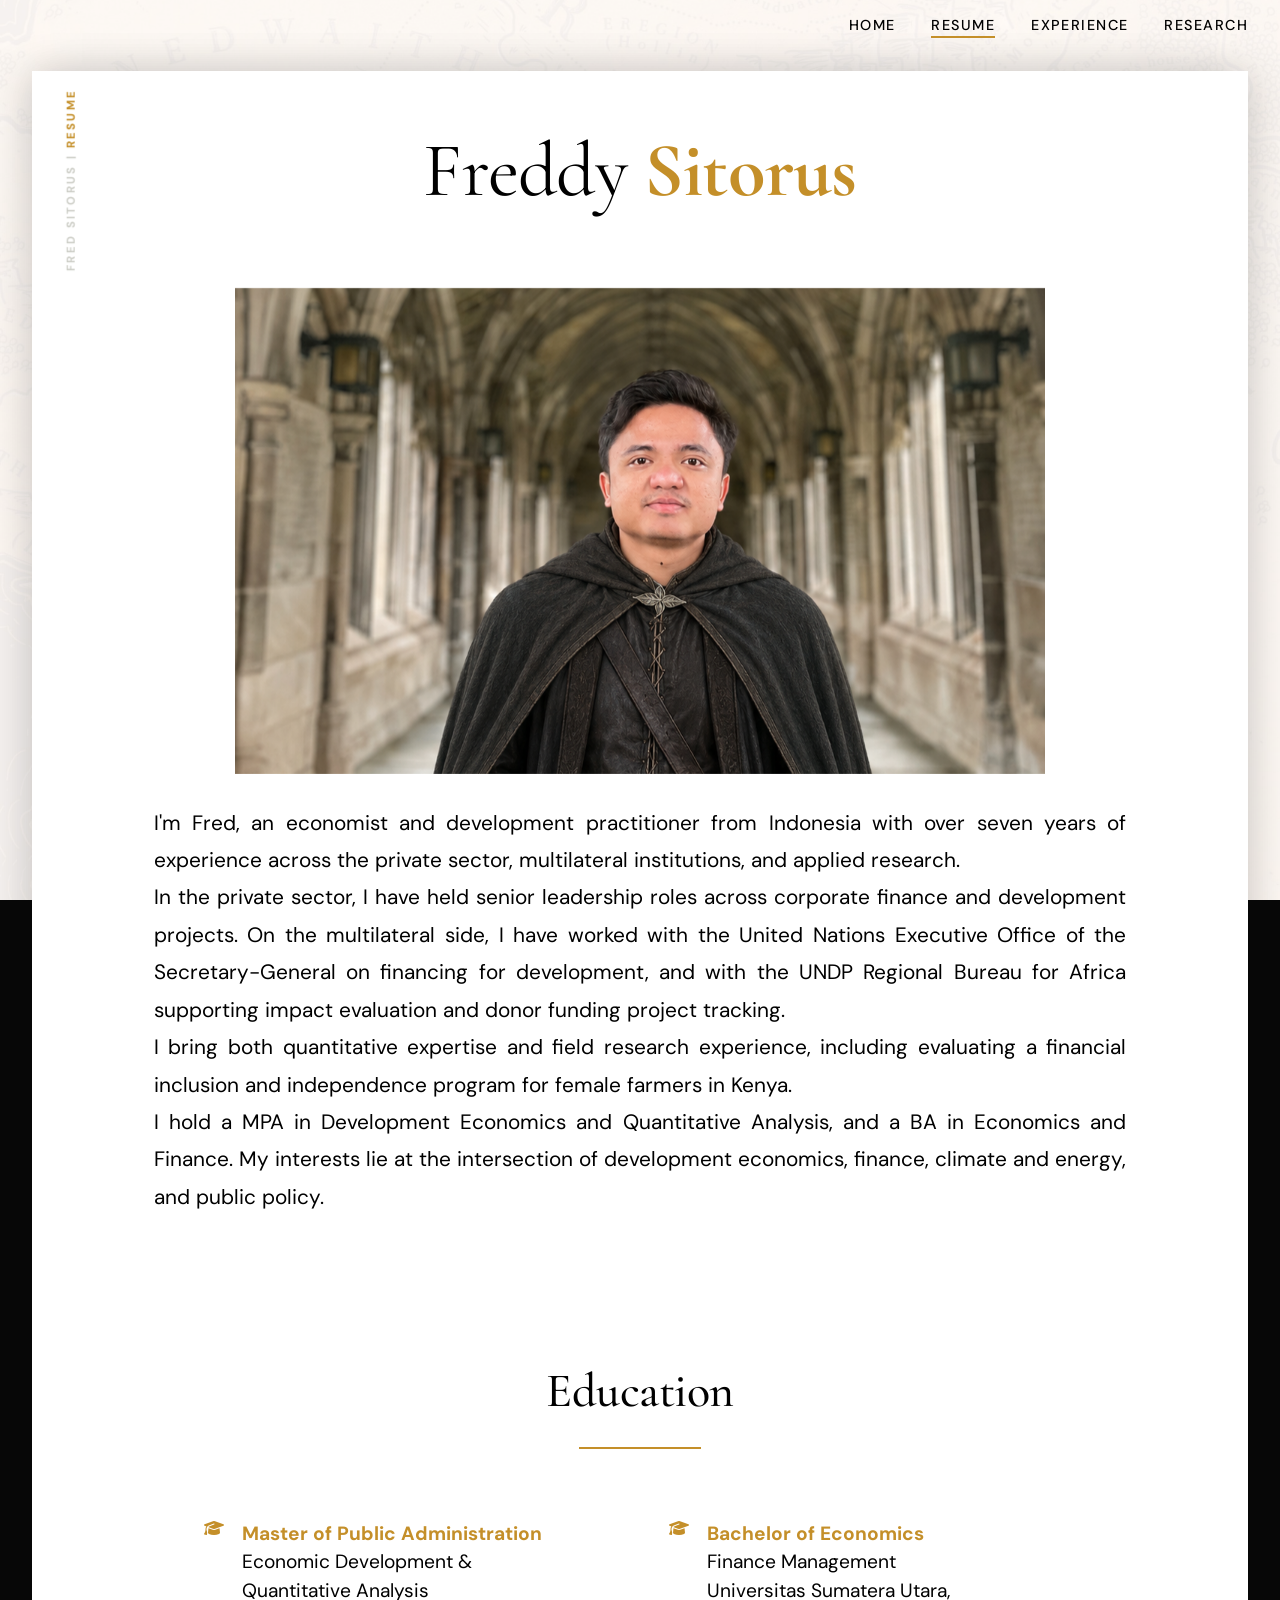
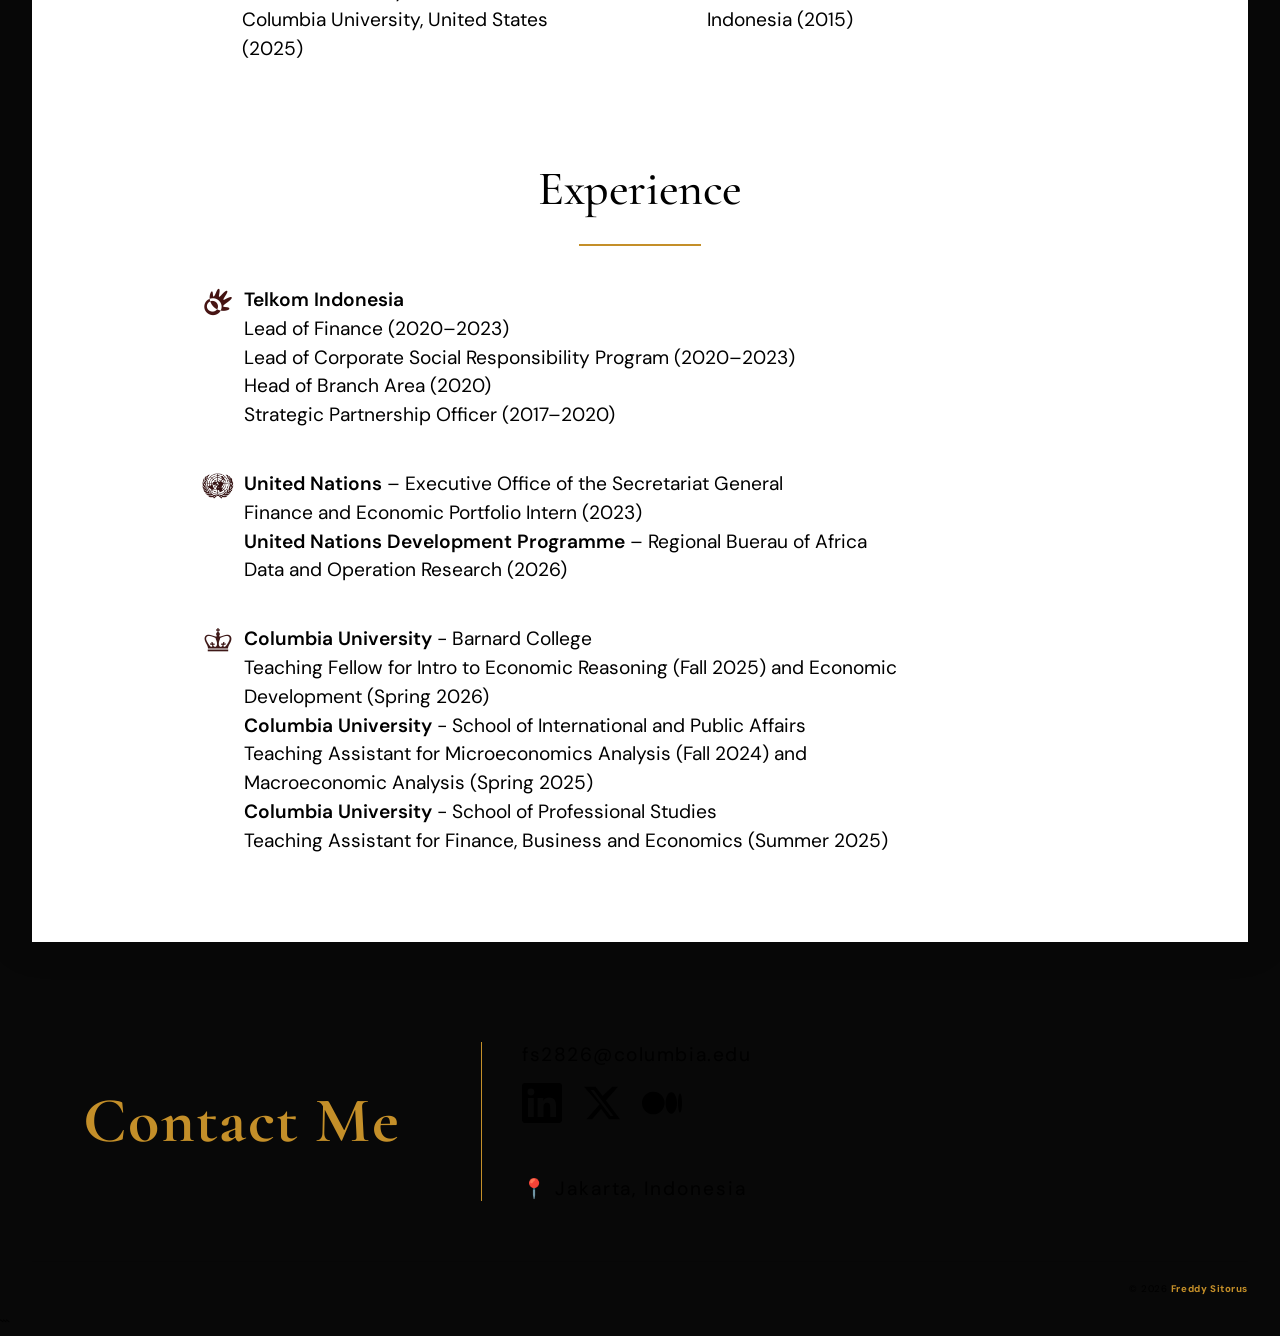
==== commit 6d45c0bd: "Change font weight from 700 to 500 in about.html" ====
--- a/about.html
+++ b/about.html
@@ -196,7 +196,7 @@
   color: var(--black);
   text-align: center;
   margin: 100px auto 30px auto;
-  font-weight: 700;
+  font-weight: 500;
 }
 .hero-content {
   font-size: 1.5rem;
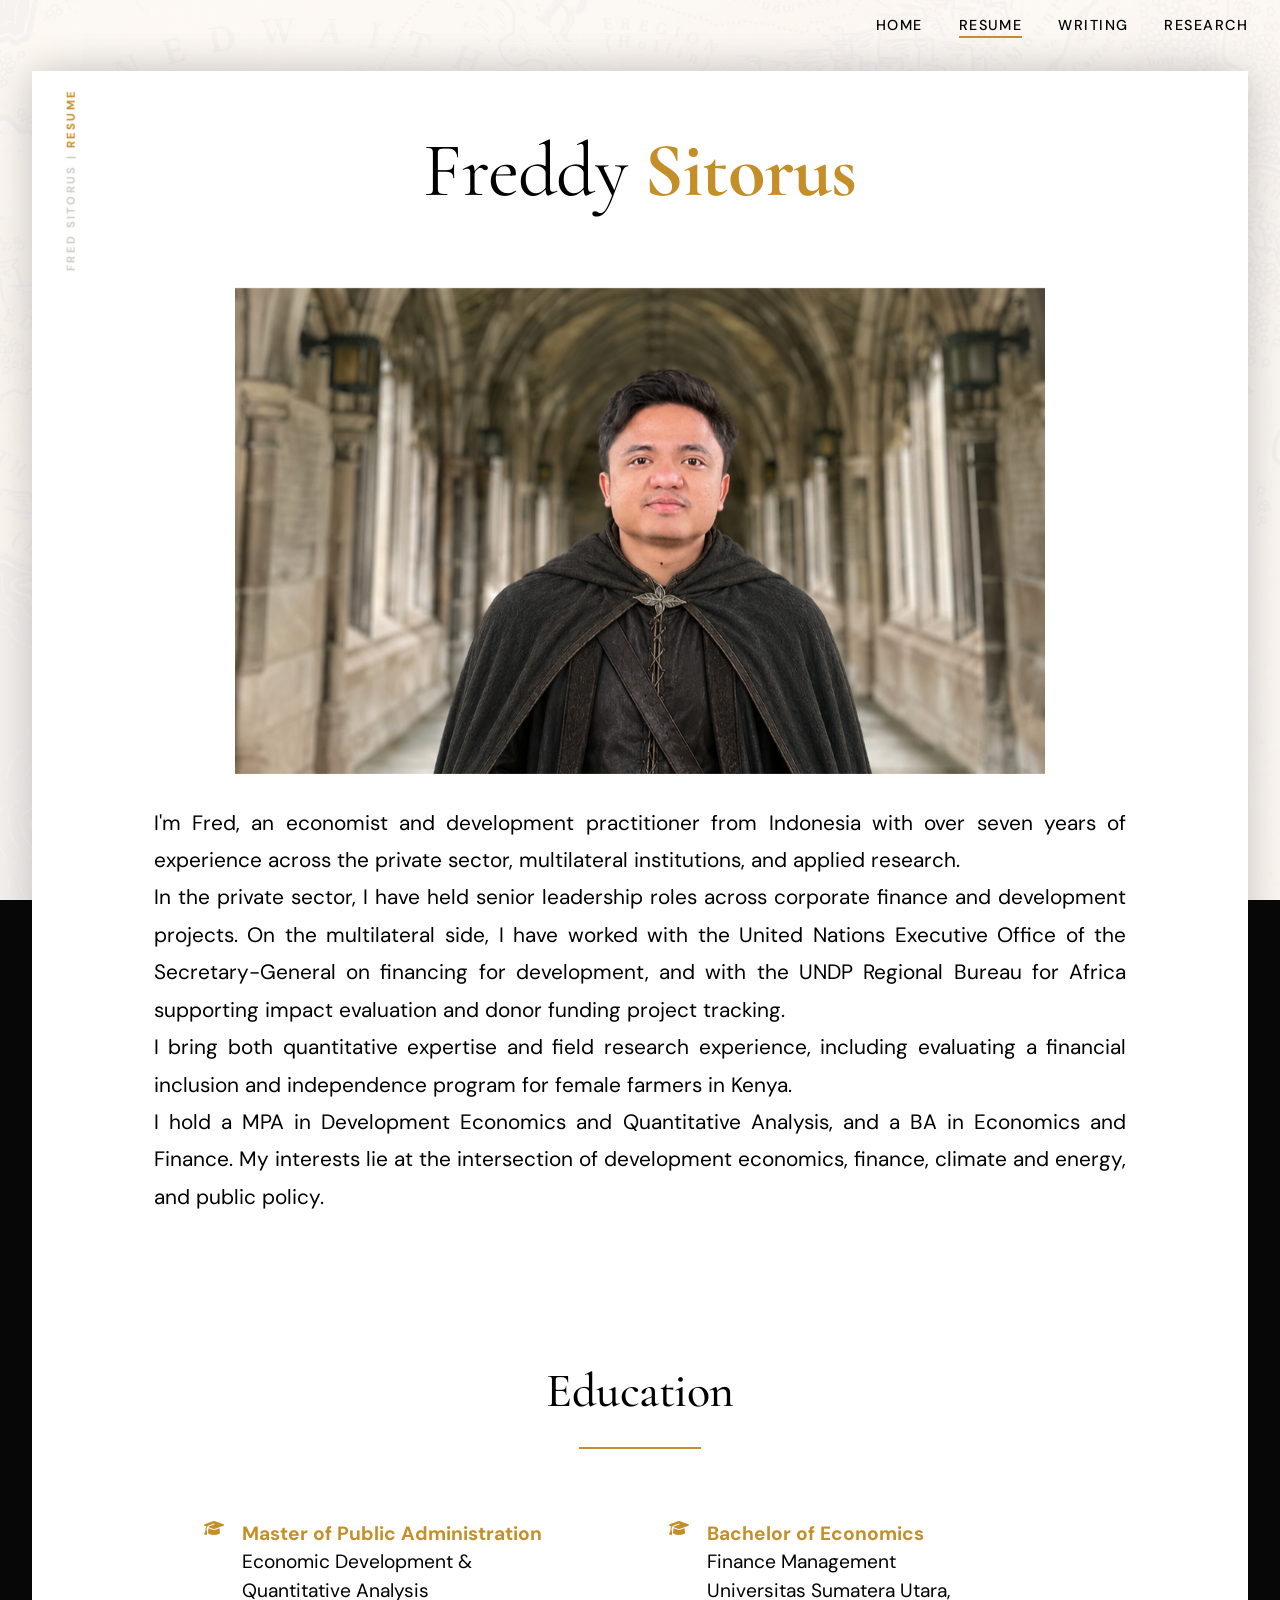
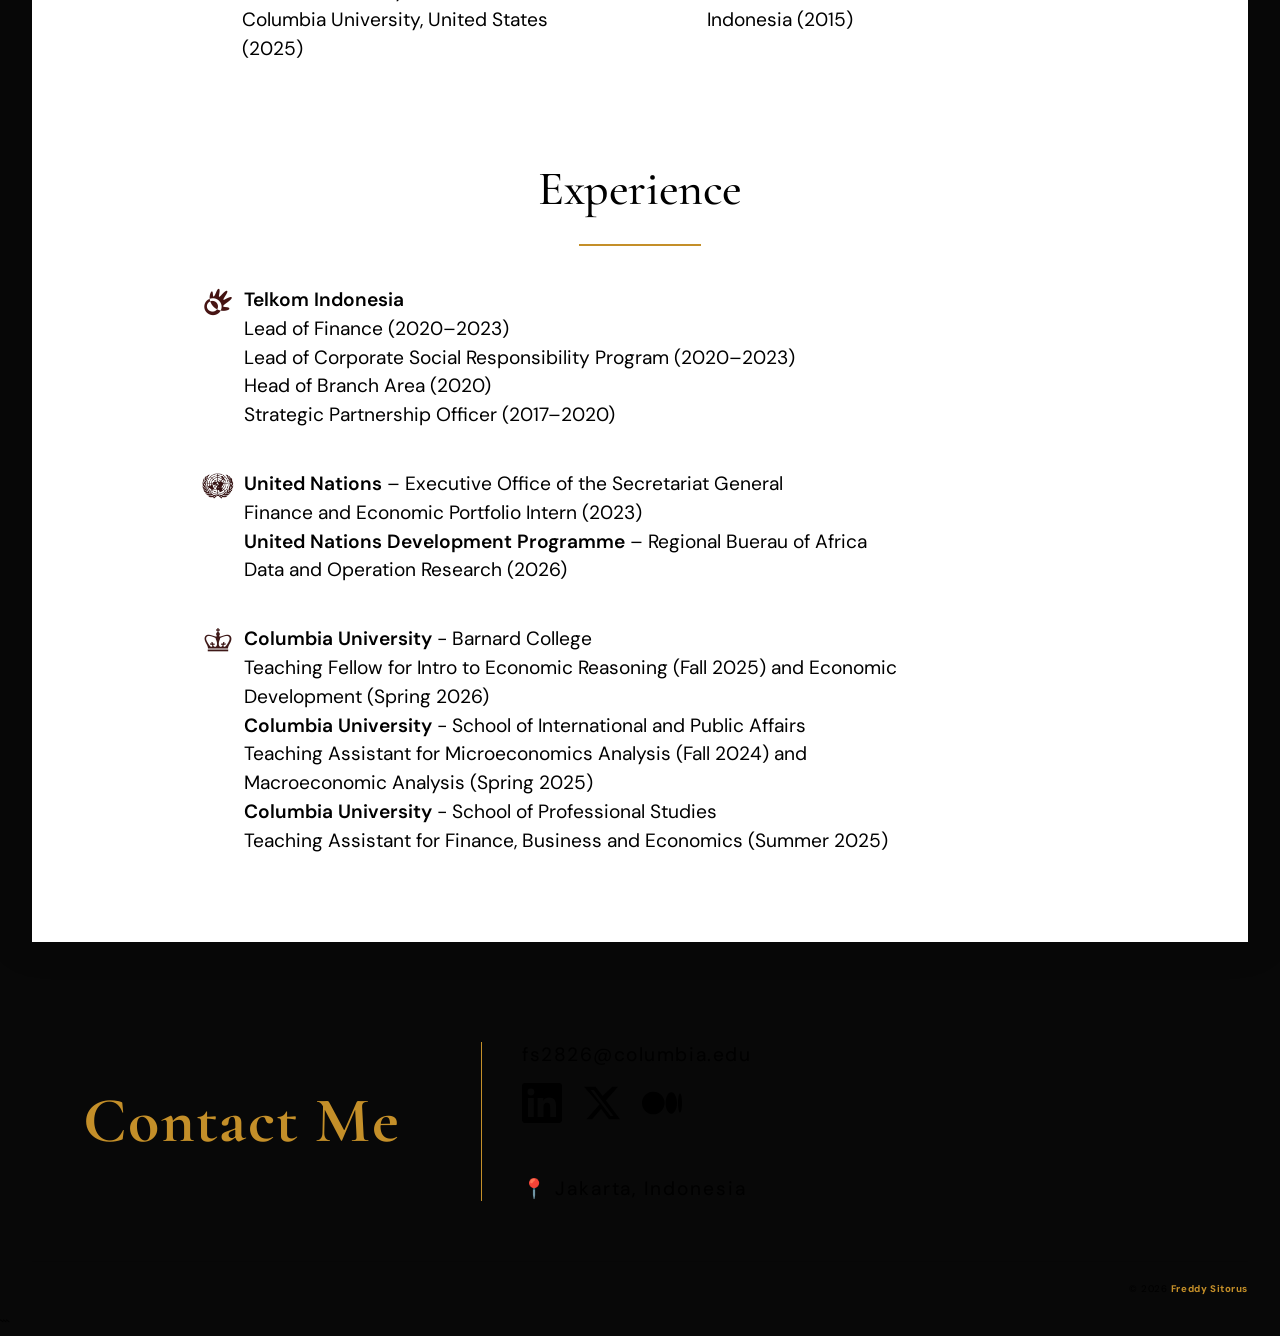
==== commit e26a0117: "Replace 'Experience' link with 'Writing' link" ====
--- a/about.html
+++ b/about.html
@@ -428,7 +428,7 @@
   <ul class="nav-links">
     <li><a href="index.html">Home</a></li>
     <li><a href="about.html" class="active">Resume</a></li>
-    <li><a href="#experience">Experience</a></li>
+    <li><a href="writing.html">Writing</a></li>
     <li><a href="#research">Research</a></li>
   </ul>
   </div>
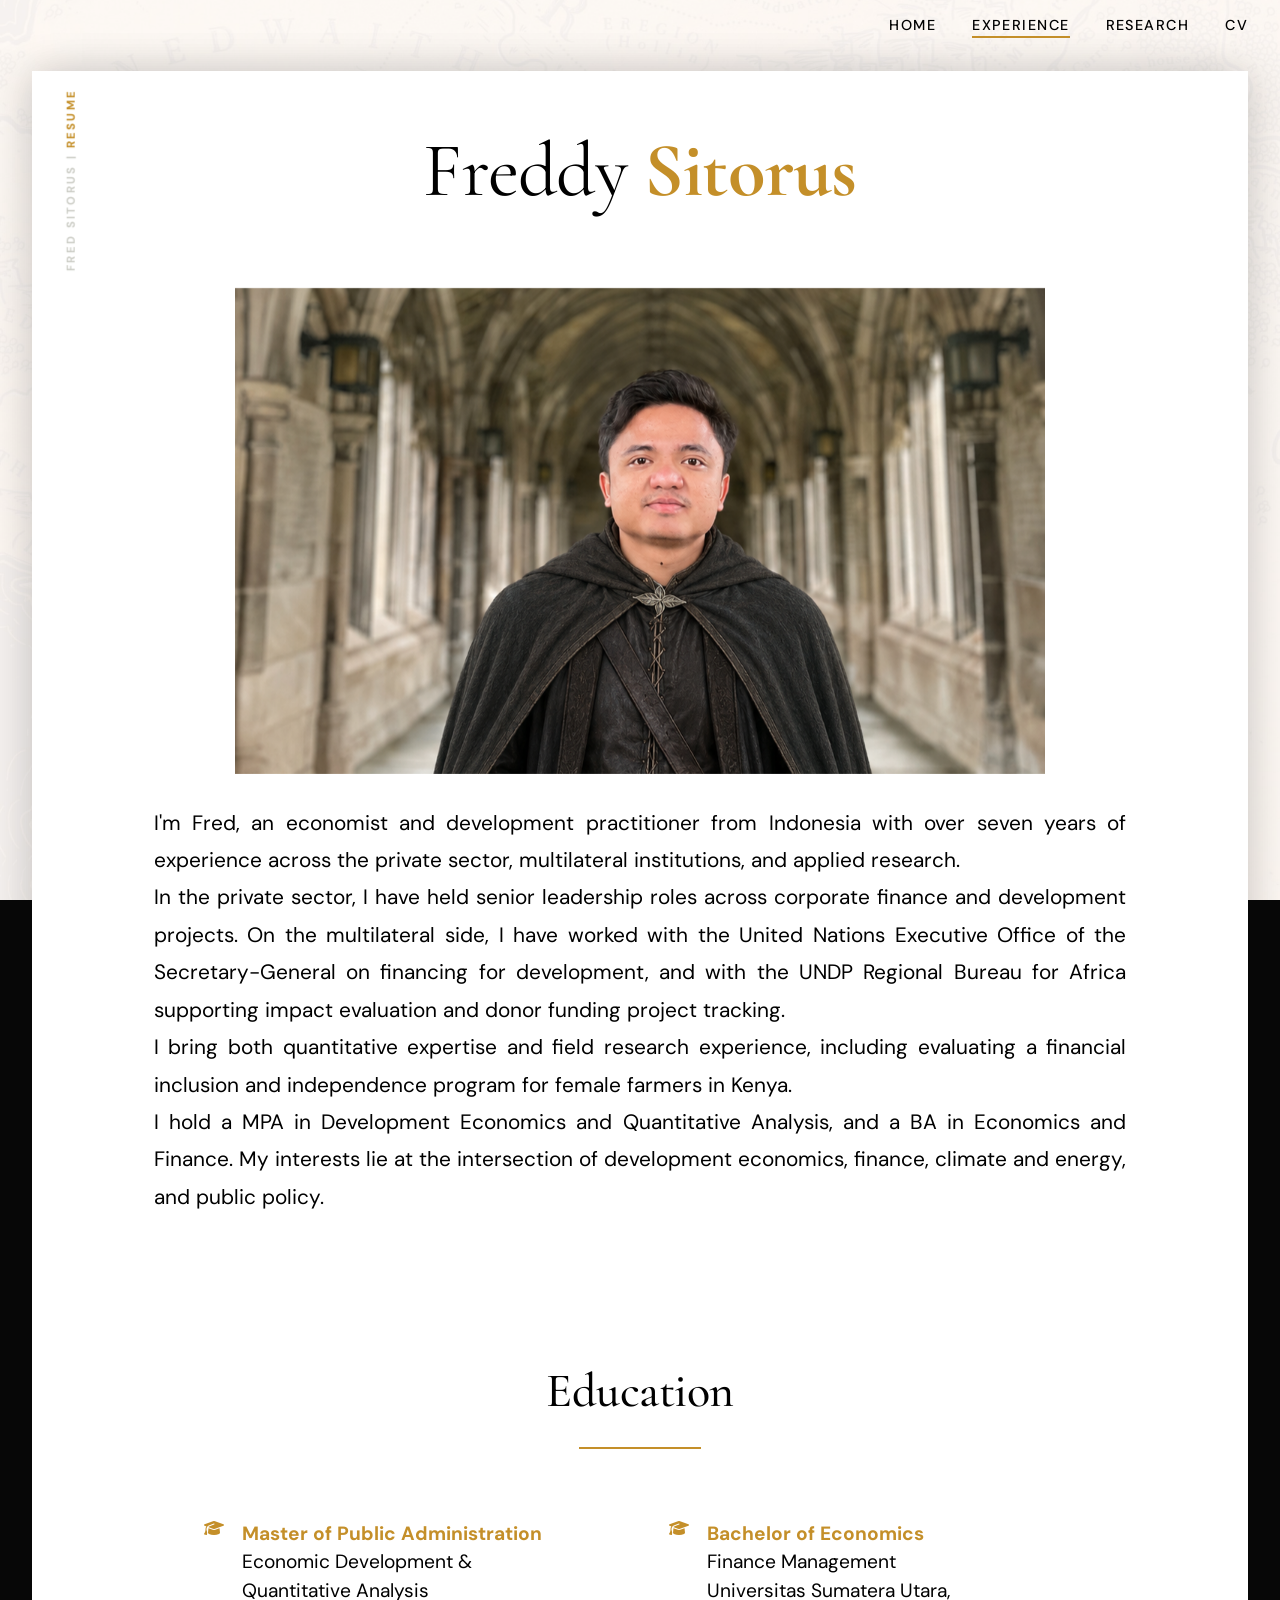
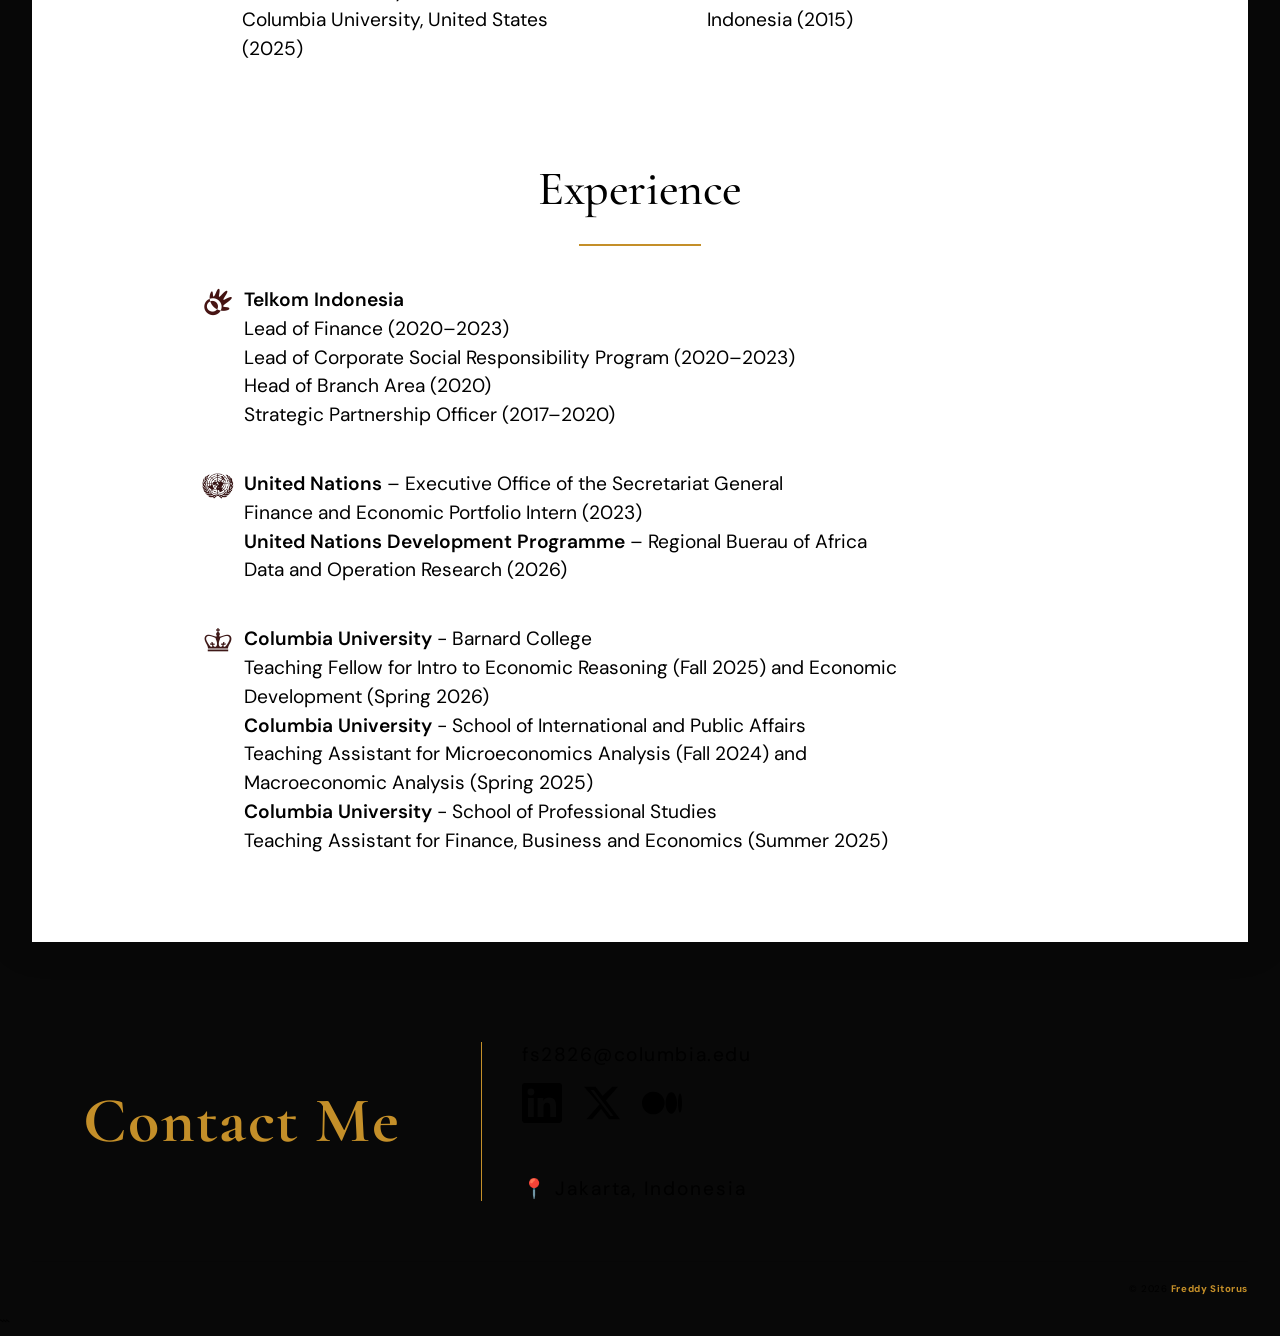
==== commit f13874d0: "Update navigation and social media links" ====
--- a/about.html
+++ b/about.html
@@ -427,9 +427,9 @@
   <div class ="nav-inner">
   <ul class="nav-links">
     <li><a href="index.html">Home</a></li>
-    <li><a href="about.html" class="active">Resume</a></li>
-    <li><a href="writing.html">Writing</a></li>
-    <li><a href="#research">Research</a></li>
+    <li><a href="about.html" class="active">Experience</a></li>
+    <li><a href="writing.html">Research</a></li>
+    <li><a href="resume.pdf" target="_blank">CV</a></li>
   </ul>
   </div>
 </nav>
@@ -582,15 +582,15 @@
     <a href="mailto:fs2826@columbia.edu" class="contact-email">fs2826@columbia.edu</a>
     <div class="contact-socials">
       <!-- LinkedIn -->
-      <a href="https://linkedin.com/in/fredsitorus" target="_blank" aria-label="LinkedIn">
+      <a href="https://linkedin.com/in/freddyhys" target="_blank" aria-label="LinkedIn">
         <svg viewBox="0 0 24 24"><path d="M20.45 20.45h-3.554v-5.569c0-1.328-.027-3.037-1.852-3.037-1.853 0-2.136 1.445-2.136 2.939v5.667H9.354V9h3.414v1.561h.046c.477-.9 1.637-1.85 3.37-1.85 3.601 0 4.267 2.37 4.267 5.455v6.286zM5.337 7.433a2.062 2.062 0 0 1-2.063-2.065 2.064 2.064 0 1 1 2.063 2.065zm1.782 13.019H3.555V9h3.564v11.452zM22.225 0H1.771C.792 0 0 .774 0 1.729v20.542C0 23.227.792 24 1.771 24h20.451C23.2 24 24 23.227 24 22.271V1.729C24 .774 23.2 0 22.222 0h.003z"/></svg>
       </a>
       <!-- Twitter / X -->
-      <a href="https://twitter.com/fredsitorus" target="_blank" aria-label="Twitter">
+      <a href="https://twitter.com/freddyhys" target="_blank" aria-label="Twitter">
         <svg viewBox="0 0 24 24"><path d="M18.244 2.25h3.308l-7.227 8.26 8.502 11.24H16.17l-4.714-6.231-5.401 6.231H2.744l7.737-8.835L1.254 2.25H8.08l4.253 5.622 5.911-5.622zm-1.161 17.52h1.833L7.084 4.126H5.117z"/></svg>
       </a>
       <!-- Medium -->
-      <a href="https://medium.com/@fredsitorus" target="_blank" aria-label="Medium">
+      <a href="https://medium.com/@freddysitorus" target="_blank" aria-label="Medium">
         <svg viewBox="0 0 24 24"><path d="M13.54 12a6.8 6.8 0 0 1-6.77 6.82A6.8 6.8 0 0 1 0 12a6.8 6.8 0 0 1 6.77-6.82A6.8 6.8 0 0 1 13.54 12zm7.42 0c0 3.54-1.51 6.42-3.38 6.42-1.87 0-3.39-2.88-3.39-6.42s1.52-6.42 3.39-6.42 3.38 2.88 3.38 6.42M24 12c0 3.17-.53 5.75-1.19 5.75-.66 0-1.19-2.58-1.19-5.75s.53-5.75 1.19-5.75C23.47 6.25 24 8.83 24 12z"/></svg>
       </a>
     </div>
